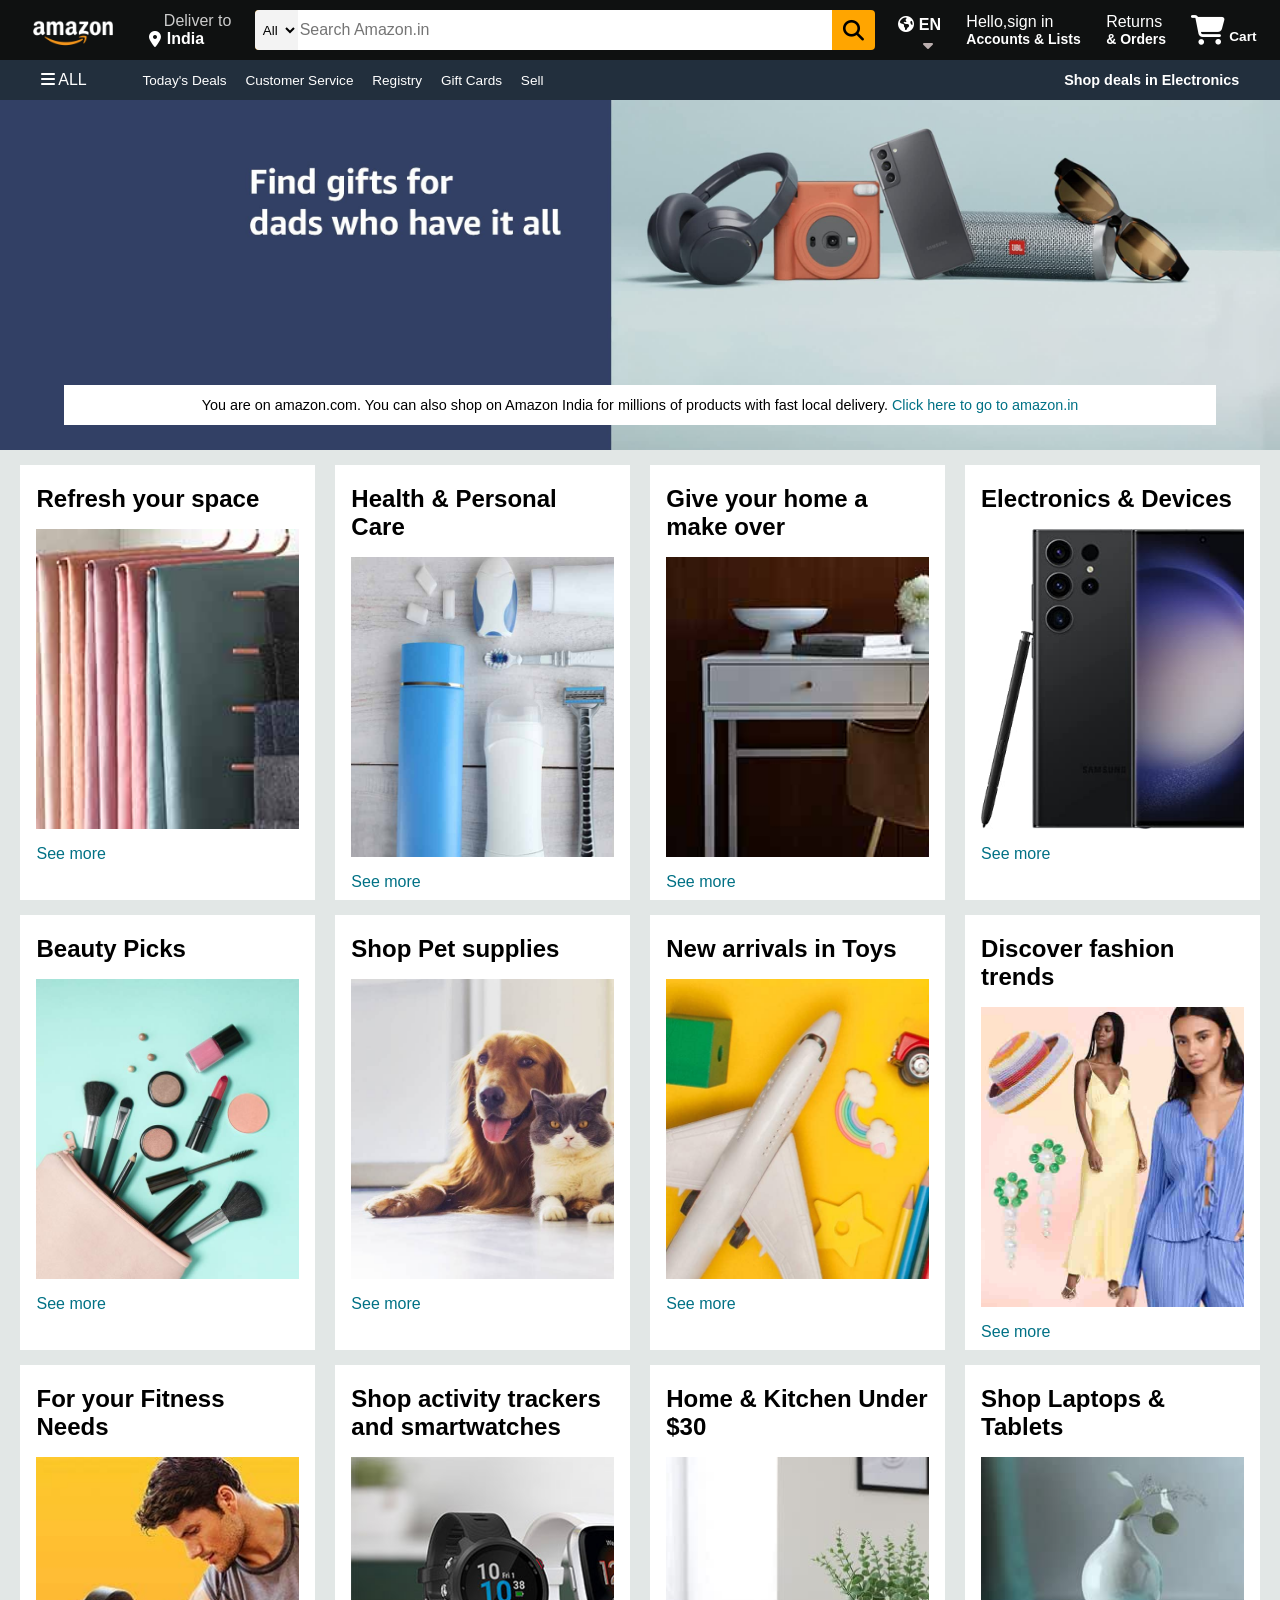
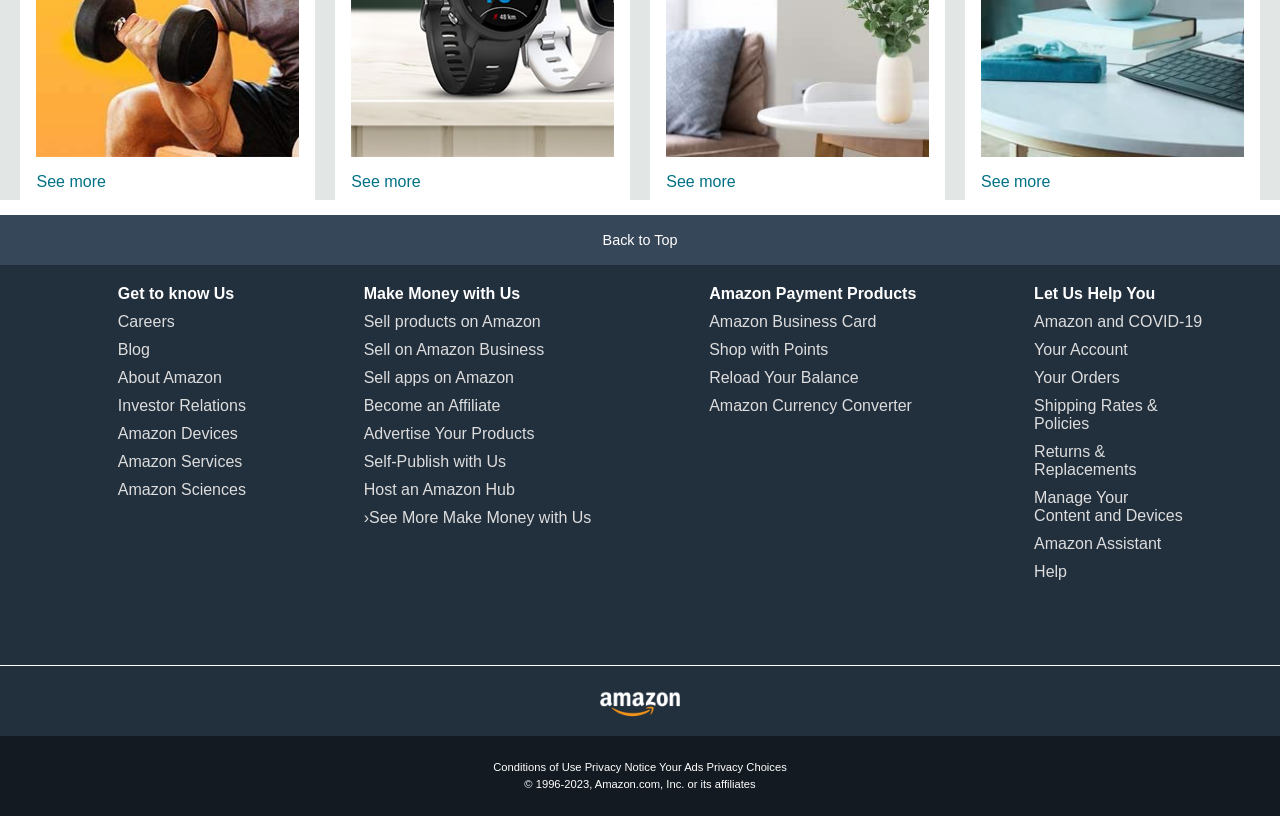
==== Amazon-Web-Clone/index.html @ 640c95bb "Add files via upload" ====
<!DOCTYPE html>
<html lang="en">
  <head>
    <meta charset="UTF-8" />
    <meta http-equiv="X-UA-Compatible" content="IE=edge" />
    <meta name="viewport" content="width=device-width, initial-scale=1.0" />
    <title>Amazon.com</title>
    <link
      rel="stylesheet"
      href="https://cdnjs.cloudflare.com/ajax/libs/font-awesome/6.4.0/css/all.min.css"
    />
    <link rel="stylesheet" href="style.css" />
  </head>
  <body>
    <header>
      <div class="navbar">
        <div class="nav-logo border">
          <div class="logo"></div>
        </div>
        <div class="nav-address border">
          <p class="add-first">Deliver to</p>
          <div class="address-icon">
            <i class="fa-solid fa-location-dot"></i>
            <p class="add-second"><b>India </b></p>
          </div>
        </div>
        <div class="nav-search">
          <select class="search-select">
            <option>All</option>
          </select>
          <input class="search-input" placeholder="Search Amazon.in" />
          <div class="search-icon">
            <i class="fa-solid fa-magnifying-glass"></i>
          </div>
        </div>
        <div class="map-icon border">
          <i class="fa-solid fa-earth-americas"></i>
          <div>
            <p>
              <b><pre> EN</pre></b>
            </p>
            <div class="sort-down">
              <i class="fa-solid fa-sort-down"></i>
            </div>
          </div>
        </div>

        <div class="nav-singin border">
          <p><span>Hello,sign in</span></p>
          <p class="nav-second">Accounts & Lists</p>
        </div>

        <div class="nav-return border">
          <p><span>Returns</span></p>
          <p class="nav-second">& Orders</p>
        </div>

        <div class="nav-cart border">
          <i class="fa-solid fa-cart-shopping"></i>
          Cart
        </div>
      </div>

      <div class="panel">
        <div class="panel-all">
          <i class="fa-solid fa-bars"></i>
          ALL
        </div>
        <div class="panel-options">
          <p>Today's Deals</p>
          <p>Customer Service</p>
          <p>Registry</p>
          <p>Gift Cards</p>
          <p>Sell</p>
        </div>
        <div class="panel-deals">
          <p>Shop deals in Electronics</p>
        </div>
      </div>
    </header>

    <div class="hero-section">
      <div class="hero-msg">
        <p>
          You are on amazon.com. You can also shop on Amazon India for millions
          of products with fast local delivery.
          <a>Click here to go to amazon.in</a>
        </p>
      </div>
    </div>

    <div class="shop-section">
      <div class="box">
        <div class="box-content">
          <h2>Refresh your space</h2>
          <div
            class="box-img"
            style="background-image: url('box1_image.jpg')"
          ></div>
          <p>See more</p>
        </div>
      </div>

      <div class="box">
        <div class="box-content">
          <h2>Health & Personal Care</h2>
          <div
            class="box-img"
            style="background-image: url('box2_image.jpg')"
          ></div>
          <p>See more</p>
        </div>
      </div>

      <div class="box">
        <div class="box-content">
          <h2>Give your home a make over</h2>
          <div
            class="box-img"
            style="background-image: url('box3_image.jpg')"
          ></div>
          <p>See more</p>
        </div>
      </div>

      <div class="box">
        <div class="box-content">
          <h2>Electronics & Devices</h2>
          <div
            class="box-img"
            style="background-image: url('box4_image.jpg')"
          ></div>
          <p>See more</p>
        </div>
      </div>

      <div class="box">
        <div class="box-content">
          <h2>Beauty Picks</h2>
          <div
            class="box-img"
            style="background-image: url('box5_image.jpg')"
          ></div>
          <p>See more</p>
        </div>
      </div>
      <div class="box">
        <div class="box-content">
          <h2>Shop Pet supplies</h2>
          <div
            class="box-img"
            style="background-image: url('box6_image.jpg')"
          ></div>
          <p>See more</p>
        </div>
      </div>
      <div class="box">
        <div class="box-content">
          <h2>New arrivals in Toys</h2>
          <div
            class="box-img"
            style="background-image: url('box7_image.jpg')"
          ></div>
          <p>See more</p>
        </div>
      </div>
      <div class="box">
        <div class="box-content">
          <h2>Discover fashion trends</h2>
          <div
            class="box-img"
            style="background-image: url('box8_image.jpg')"
          ></div>
          <p>See more</p>
        </div>
      </div>
      <div class="box">
        <div class="box-content">
          <h2>For your Fitness Needs</h2>
          <div
            class="box-img"
            style="background-image: url('box9_image.jpg')"
          ></div>
          <p>See more</p>
        </div>
      </div>
      <div class="box">
        <div class="box-content">
          <h2>Shop activity trackers and smartwatches</h2>
          <div
            class="box-img"
            style="background-image: url('box10_image.jpg')"
          ></div>
          <p>See more</p>
        </div>
      </div>
      <div class="box">
        <div class="box-content">
          <h2>Home & Kitchen Under $30</h2>
          <div
            class="box-img"
            style="background-image: url('box11_image.jpg')"
          ></div>
          <p>See more</p>
        </div>
      </div>
      <div class="box">
        <div class="box-content">
          <h2>Shop Laptops & Tablets</h2>
          <div
            class="box-img"
            style="background-image: url('box12_image.jpg')"
          ></div>
          <p>See more</p>
        </div>
      </div>
    </div>
    <footer>
      <div class="foot-panel1">Back to Top</div>
      <div class="foot-panel2">
        <ul>
          <p>Get to know Us</p>
          <a>Careers</a>
          <a>Blog</a>
          <a>About Amazon</a>
          <a>Investor Relations</a>
          <a>Amazon Devices</a>
          <a>Amazon Services</a>
          <a>Amazon Sciences</a>
        </ul>
        <ul>
          <p>Make Money with Us</p>
          <a>Sell products on Amazon</a>
          <a>Sell on Amazon Business</a>
          <a>Sell apps on Amazon</a>
          <a>Become an Affiliate</a>
          <a>Advertise Your Products</a>
          <a>Self-Publish with Us</a>
          <a>Host an Amazon Hub</a>
          <a>›See More Make Money with Us</a>
        </ul>
        <ul>
          <p>Amazon Payment Products</p>
          <a>Amazon Business Card</a>
          <a>Shop with Points</a>
          <a>Reload Your Balance</a>
          <a>Amazon Currency Converter</a>
        </ul>
        <ul>
          <p>Let Us Help You</p>
          <a>Amazon and COVID-19</a>
          <a>Your Account</a>
          <a>Your Orders</a>
          <a
            >Shipping Rates &
            <pre>Policies</pre>
          </a>
          <a
            >Returns &
            <pre>Replacements</pre>
          </a>
          <a
            >Manage Your
            <pre>Content and Devices</pre>
          </a>
          <a>Amazon Assistant</a>
          <a>Help</a>
        </ul>
      </div>
      <div class="foot-panel3">
        <div class="logo"></div>
      </div>
      <div class="foot-panel4">
        <div class="pages">
          <a>Conditions of Use</a>
          <a>Privacy Notice</a>
          <a>Your Ads Privacy Choices</a>
        </div>
        <div class="copyright">
          © 1996-2023, Amazon.com, Inc. or its affiliates
        </div>
      </div>
    </footer>
  </body>
</html>
---- Amazon-Web-Clone/style.css ----
* {
  margin: 0;
  font-family: Arial;
  border: border-box; /* height and width should be in the that only*/
}
.navbar {
  height: 60px;
  background-color: #0f1111;
  color: white;
  display: flex;
  align-items: center;
  justify-content: space-evenly;
}
.nav-logo {
  height: 50px;
  width: 100px;
}
.logo {
  background-image: url("amazon_logo.png");
  background-size: cover;
  height: 60px;
  width: 100px;
}
.border {
  border: 2px solid transparent;
}
.border:hover {
  border: 2px solid white;
}
/*box2*/
.add-first {
  color: #cccccc;
  font: size 0.85rem;
  margin-left: 15px;
}
.add-second {
  font-size: 1rem;
  margin-left: 6px;
}
.address-icon {
  display: flex;
  align-items: center;
}
/*box3*/
.nav-search {
  display: flex;
  justify-content: space-evenly;
  background-color: orange;
  width: 620px;
  height: 40px;
  border-radius: 4px;
}
.nav-search:hover {
  border: 2px solid orange;
}
.search-select {
  background-color: #f3f3f3;
  width: 50px;
  text-align: center;
  border-top-left-radius: 4px;
  border-bottom-left-radius: 4px;
  border: none;
}

.search-input {
  width: 100%;
  font-size: 1rem;
  border: none;
}
.search-icon {
  width: 50px;
  display: flex;
  justify-content: center;
  align-items: center;
  font-size: 1.3rem;
  color: black;
  border-top-right-radius: 4px;
  border-bottom-right-radius: 4px;
}
/*box4*/
.map-icon {
  display: flex;
  color: #ffff;
  height: 28px;
}
.sort-down {
  display: flex;
  justify-content: center;
  color: rgb(186, 174, 174);
}
/*box5*/
.span {
  font-size: 11px;
  line-height: 15px;
}
.nav-second {
  font-size: 14px;
  font-weight: 700;
}
/*last box*/
.nav-cart i {
  font-size: 30px;
}
.nav-cart {
  font-size: 0.85rem;
  font-weight: 700;
}
.panel {
  height: 40px;
  background-color: #222f3d;
  display: flex;
  color: white;
  align-items: center;
  justify-content: space-evenly;
}
.panel-options p {
  display: inline;
  margin-left: 15px;
}
.panel-options {
  width: 70%;
  font-size: 0.85rem;
}
.panel-deals {
  font-size: 0.9rem;
  font-weight: 700;
}
/*hero section*/
.hero-section {
  background-image: url("hero_image.jpg");
  background-size: cover;
  height: 350px;
  display: flex;
  justify-content: center;
  align-items: flex-end;
}
.hero-msg {
  background-color: white;
  color: black;
  height: 40px;
  display: flex;
  align-items: center;
  justify-content: center;
  font-size: 0.9rem;
  width: 90%;
  margin-bottom: 25px;
}
.hero-msg a {
  color: #007185;
  width: 80%;
  font-weight: 500;
}
/*shop-section*/

.shop-section {
  display: flex;
  flex-wrap: wrap;
  justify-content: space-evenly;
  background-color: #e2e7e6;
}
.box {
  height: 400px;
  /*border:2px solid black;*/
  width: 23%;
  background-color: white;
  padding: 20px 0px 15px;
  margin-top: 15px;
}
.box-img {
  height: 300px;
  background-size: cover;
  margin-top: 1rem;
  margin-bottom: 1rem;
}
.box-content {
  margin-left: 1rem;
  margin-right: 1rem;
}
.box-content p {
  color: #007185;
}
/*footer*/
footer {
  margin-top: 15px;
}
.foot-panel1 {
  background-color: #37475a;
  color: white;
  height: 50px;
  display: flex;
  justify-content: center;
  align-items: center;
  font-size: 0.9rem;
  font-weight: 520;
}
.foot-panel2 {
  background-color: #222f3d;
  color: white;
  height: 400px;
  display: flex;
  justify-content: space-evenly;
}
ul {
  margin-top: 20px;
}
ul a {
  display: block;
  font-size: 1rem;
  margin-top: 10px;
  color: #dddddd;
}
ul p {
  font-weight: 700;
}
.foot-panel3 {
  background-color: #222f3d;
  color: white;
  border-top: 0.1px solid white;
  height: 70px;
  display: flex;
  justify-content: center;
  align-items: center;
}
.logo {
  background-image: url("amazon_logo.png");
  background-size: cover;
  height: 50px;
  width: 100px;
}
.foot-panel4 {
  background-color: #131a22;
  color: white;
  height: 80px;
  font-size: 0.7rem;
  text-align: center;
}
.pages {
  padding-top: 25px;
}
.copyright {
  padding-top: 5px;
}
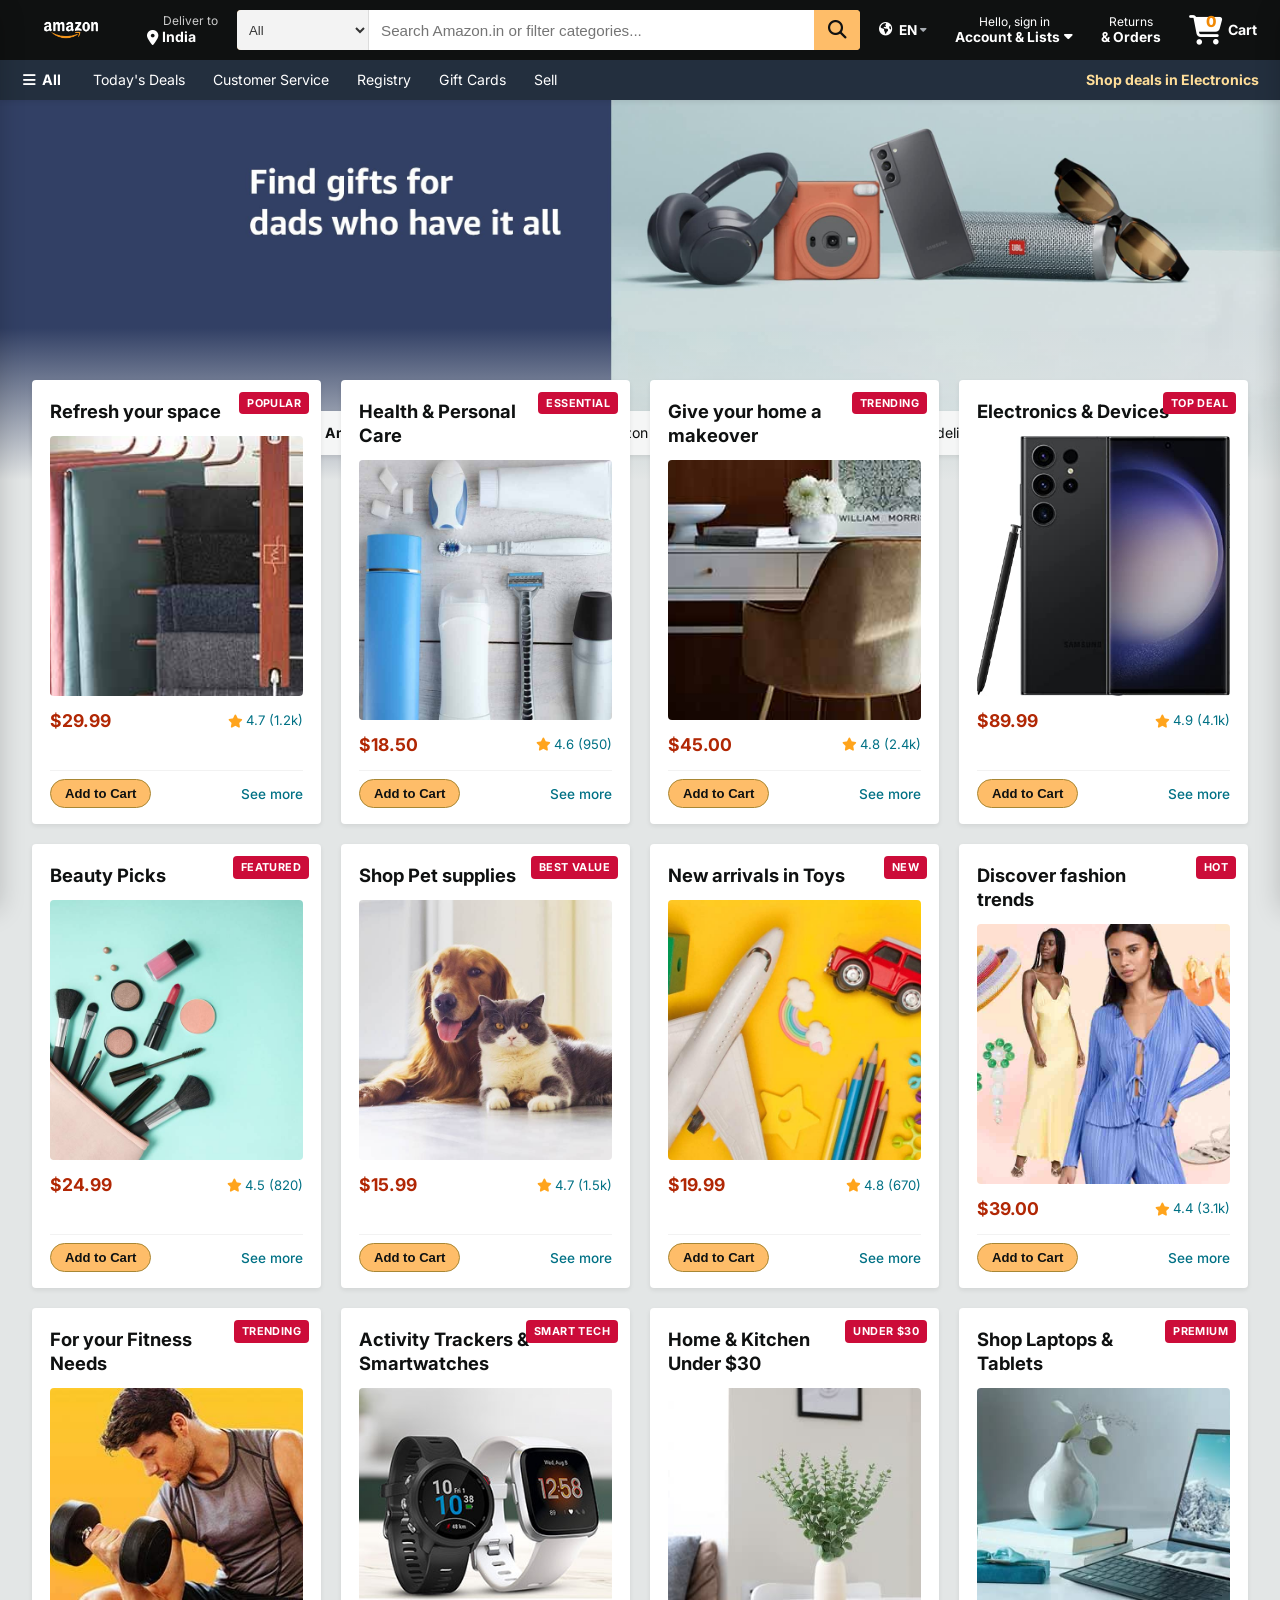
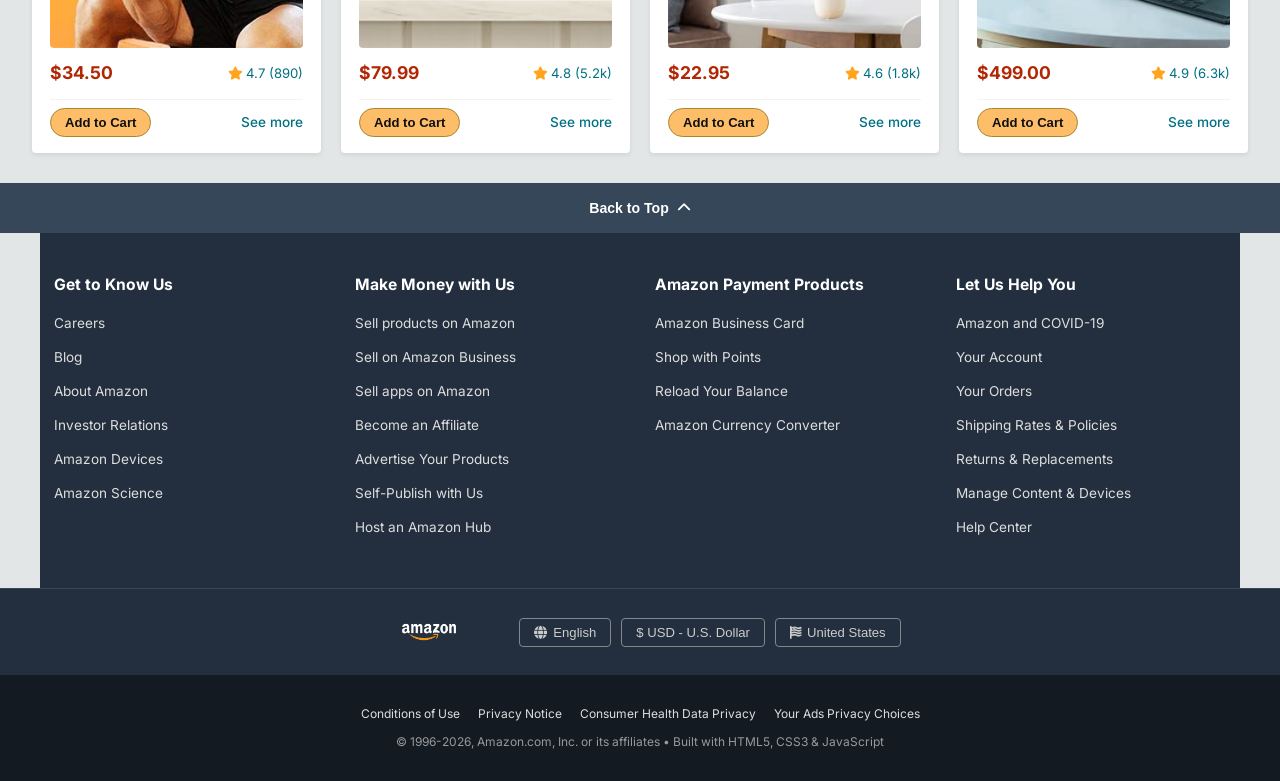
==== commit bc676dbf: "feat: modernize UI, add JavaScript interactivity, CMS schema, responsive layout and recruiter-ready " ====
--- a/Amazon-Web-Clone/index.html
+++ b/Amazon-Web-Clone/index.html
@@ -1,285 +1,619 @@
-<!DOCTYPE html>
-<html lang="en">
-  <head>
-    <meta charset="UTF-8" />
-    <meta http-equiv="X-UA-Compatible" content="IE=edge" />
-    <meta name="viewport" content="width=device-width, initial-scale=1.0" />
-    <title>Amazon.com</title>
-    <link
-      rel="stylesheet"
-      href="https://cdnjs.cloudflare.com/ajax/libs/font-awesome/6.4.0/css/all.min.css"
-    />
-    <link rel="stylesheet" href="style.css" />
-  </head>
-  <body>
-    <header>
-      <div class="navbar">
-        <div class="nav-logo border">
-          <div class="logo"></div>
-        </div>
-        <div class="nav-address border">
-          <p class="add-first">Deliver to</p>
-          <div class="address-icon">
-            <i class="fa-solid fa-location-dot"></i>
-            <p class="add-second"><b>India </b></p>
-          </div>
-        </div>
-        <div class="nav-search">
-          <select class="search-select">
-            <option>All</option>
-          </select>
-          <input class="search-input" placeholder="Search Amazon.in" />
-          <div class="search-icon">
-            <i class="fa-solid fa-magnifying-glass"></i>
-          </div>
-        </div>
-        <div class="map-icon border">
-          <i class="fa-solid fa-earth-americas"></i>
-          <div>
-            <p>
-              <b><pre> EN</pre></b>
-            </p>
-            <div class="sort-down">
-              <i class="fa-solid fa-sort-down"></i>
-            </div>
-          </div>
-        </div>
-
-        <div class="nav-singin border">
-          <p><span>Hello,sign in</span></p>
-          <p class="nav-second">Accounts & Lists</p>
-        </div>
-
-        <div class="nav-return border">
-          <p><span>Returns</span></p>
-          <p class="nav-second">& Orders</p>
-        </div>
-
-        <div class="nav-cart border">
-          <i class="fa-solid fa-cart-shopping"></i>
-          Cart
-        </div>
-      </div>
-
-      <div class="panel">
-        <div class="panel-all">
-          <i class="fa-solid fa-bars"></i>
-          ALL
-        </div>
-        <div class="panel-options">
-          <p>Today's Deals</p>
-          <p>Customer Service</p>
-          <p>Registry</p>
-          <p>Gift Cards</p>
-          <p>Sell</p>
-        </div>
-        <div class="panel-deals">
-          <p>Shop deals in Electronics</p>
-        </div>
-      </div>
-    </header>
-
-    <div class="hero-section">
-      <div class="hero-msg">
-        <p>
-          You are on amazon.com. You can also shop on Amazon India for millions
-          of products with fast local delivery.
-          <a>Click here to go to amazon.in</a>
-        </p>
-      </div>
-    </div>
-
-    <div class="shop-section">
-      <div class="box">
-        <div class="box-content">
-          <h2>Refresh your space</h2>
-          <div
-            class="box-img"
-            style="background-image: url('box1_image.jpg')"
-          ></div>
-          <p>See more</p>
-        </div>
-      </div>
-
-      <div class="box">
-        <div class="box-content">
-          <h2>Health & Personal Care</h2>
-          <div
-            class="box-img"
-            style="background-image: url('box2_image.jpg')"
-          ></div>
-          <p>See more</p>
-        </div>
-      </div>
-
-      <div class="box">
-        <div class="box-content">
-          <h2>Give your home a make over</h2>
-          <div
-            class="box-img"
-            style="background-image: url('box3_image.jpg')"
-          ></div>
-          <p>See more</p>
-        </div>
-      </div>
-
-      <div class="box">
-        <div class="box-content">
-          <h2>Electronics & Devices</h2>
-          <div
-            class="box-img"
-            style="background-image: url('box4_image.jpg')"
-          ></div>
-          <p>See more</p>
-        </div>
-      </div>
-
-      <div class="box">
-        <div class="box-content">
-          <h2>Beauty Picks</h2>
-          <div
-            class="box-img"
-            style="background-image: url('box5_image.jpg')"
-          ></div>
-          <p>See more</p>
-        </div>
-      </div>
-      <div class="box">
-        <div class="box-content">
-          <h2>Shop Pet supplies</h2>
-          <div
-            class="box-img"
-            style="background-image: url('box6_image.jpg')"
-          ></div>
-          <p>See more</p>
-        </div>
-      </div>
-      <div class="box">
-        <div class="box-content">
-          <h2>New arrivals in Toys</h2>
-          <div
-            class="box-img"
-            style="background-image: url('box7_image.jpg')"
-          ></div>
-          <p>See more</p>
-        </div>
-      </div>
-      <div class="box">
-        <div class="box-content">
-          <h2>Discover fashion trends</h2>
-          <div
-            class="box-img"
-            style="background-image: url('box8_image.jpg')"
-          ></div>
-          <p>See more</p>
-        </div>
-      </div>
-      <div class="box">
-        <div class="box-content">
-          <h2>For your Fitness Needs</h2>
-          <div
-            class="box-img"
-            style="background-image: url('box9_image.jpg')"
-          ></div>
-          <p>See more</p>
-        </div>
-      </div>
-      <div class="box">
-        <div class="box-content">
-          <h2>Shop activity trackers and smartwatches</h2>
-          <div
-            class="box-img"
-            style="background-image: url('box10_image.jpg')"
-          ></div>
-          <p>See more</p>
-        </div>
-      </div>
-      <div class="box">
-        <div class="box-content">
-          <h2>Home & Kitchen Under $30</h2>
-          <div
-            class="box-img"
-            style="background-image: url('box11_image.jpg')"
-          ></div>
-          <p>See more</p>
-        </div>
-      </div>
-      <div class="box">
-        <div class="box-content">
-          <h2>Shop Laptops & Tablets</h2>
-          <div
-            class="box-img"
-            style="background-image: url('box12_image.jpg')"
-          ></div>
-          <p>See more</p>
-        </div>
-      </div>
-    </div>
-    <footer>
-      <div class="foot-panel1">Back to Top</div>
-      <div class="foot-panel2">
-        <ul>
-          <p>Get to know Us</p>
-          <a>Careers</a>
-          <a>Blog</a>
-          <a>About Amazon</a>
-          <a>Investor Relations</a>
-          <a>Amazon Devices</a>
-          <a>Amazon Services</a>
-          <a>Amazon Sciences</a>
-        </ul>
-        <ul>
-          <p>Make Money with Us</p>
-          <a>Sell products on Amazon</a>
-          <a>Sell on Amazon Business</a>
-          <a>Sell apps on Amazon</a>
-          <a>Become an Affiliate</a>
-          <a>Advertise Your Products</a>
-          <a>Self-Publish with Us</a>
-          <a>Host an Amazon Hub</a>
-          <a>›See More Make Money with Us</a>
-        </ul>
-        <ul>
-          <p>Amazon Payment Products</p>
-          <a>Amazon Business Card</a>
-          <a>Shop with Points</a>
-          <a>Reload Your Balance</a>
-          <a>Amazon Currency Converter</a>
-        </ul>
-        <ul>
-          <p>Let Us Help You</p>
-          <a>Amazon and COVID-19</a>
-          <a>Your Account</a>
-          <a>Your Orders</a>
-          <a
-            >Shipping Rates &
-            <pre>Policies</pre>
-          </a>
-          <a
-            >Returns &
-            <pre>Replacements</pre>
-          </a>
-          <a
-            >Manage Your
-            <pre>Content and Devices</pre>
-          </a>
-          <a>Amazon Assistant</a>
-          <a>Help</a>
-        </ul>
-      </div>
-      <div class="foot-panel3">
-        <div class="logo"></div>
-      </div>
-      <div class="foot-panel4">
-        <div class="pages">
-          <a>Conditions of Use</a>
-          <a>Privacy Notice</a>
-          <a>Your Ads Privacy Choices</a>
-        </div>
-        <div class="copyright">
-          © 1996-2023, Amazon.com, Inc. or its affiliates
-        </div>
-      </div>
-    </footer>
-  </body>
-</html>+<!DOCTYPE html>
+<html lang="en">
+  <head>
+    <meta charset="UTF-8" />
+    <meta http-equiv="X-UA-Compatible" content="IE=edge" />
+    <meta name="viewport" content="width=device-width, initial-scale=1.0" />
+    
+    <!-- SEO & Metadata -->
+    <title>Amazon Clone - Modern Responsive E-Commerce UI</title>
+    <meta
+      name="description"
+      content="Modern Amazon Website Clone built with HTML5, CSS3, and JavaScript. Features responsive layout, interactive search filtering, modular CMS-driven catalog, and cart management."
+    />
+    <meta name="keywords" content="Amazon Clone, Frontend, HTML5, CSS3, JavaScript, Responsive Web Design, CMS Authoring" />
+    <meta name="author" content="Ganesh Badar" />
+    
+    <!-- Open Graph / Social Sharing -->
+    <meta property="og:title" content="Amazon Clone UI - HTML5, CSS3 & JavaScript" />
+    <meta property="og:description" content="Responsive Amazon homepage clone with dynamic search, cart system, and mobile drawer." />
+    <meta property="og:type" content="website" />
+    
+    <!-- Favicon -->
+    <link rel="icon" type="image/png" href="amazon_logo.png" />
+
+    <!-- Google Fonts -->
+    <link rel="preconnect" href="https://fonts.googleapis.com" />
+    <link rel="preconnect" href="https://fonts.gstatic.com" crossorigin />
+    <link
+      href="https://fonts.googleapis.com/css2?family=Inter:wght@400;500;600;700&display=swap"
+      rel="stylesheet"
+    />
+
+    <!-- Font Awesome Icons -->
+    <link
+      rel="stylesheet"
+      href="https://cdnjs.cloudflare.com/ajax/libs/font-awesome/6.5.1/css/all.min.css"
+      crossorigin="anonymous"
+      referrerpolicy="no-referrer"
+    />
+
+    <!-- Stylesheet -->
+    <link rel="stylesheet" href="style.css" />
+  </head>
+  <body>
+    <!-- Top Skip Link for Accessibility -->
+    <a href="#main-content" class="skip-link">Skip to main content</a>
+
+    <!-- Toast Notification -->
+    <div id="toast" class="toast" role="alert" aria-live="polite"></div>
+
+    <!-- HEADER / NAVIGATION -->
+    <header role="banner">
+      <nav class="navbar" aria-label="Main Navigation">
+        <!-- Logo -->
+        <a href="index.html" class="nav-logo border" aria-label="Amazon Home">
+          <div class="logo" role="img" aria-label="Amazon Logo"></div>
+        </a>
+
+        <!-- Deliver to Location -->
+        <button
+          type="button"
+          class="nav-address border"
+          id="locationBtn"
+          aria-label="Choose delivery location"
+        >
+          <p class="add-first">Deliver to</p>
+          <div class="address-icon">
+            <i class="fa-solid fa-location-dot" aria-hidden="true"></i>
+            <span class="add-second" id="currentLocation">India</span>
+          </div>
+        </button>
+
+        <!-- Search Bar with Category Filter -->
+        <form class="nav-search" id="searchForm" role="search">
+          <label for="searchCategory" class="sr-only">Search Category</label>
+          <select class="search-select" id="searchCategory" aria-label="Select category">
+            <option value="all">All</option>
+            <option value="Electronics">Electronics</option>
+            <option value="Home">Home & Kitchen</option>
+            <option value="Beauty">Beauty & Health</option>
+            <option value="Fashion">Fashion</option>
+            <option value="Fitness">Fitness</option>
+            <option value="Toys">Toys & Games</option>
+          </select>
+          
+          <label for="searchInput" class="sr-only">Search Products</label>
+          <input
+            type="text"
+            id="searchInput"
+            class="search-input"
+            placeholder="Search Amazon.in or filter categories..."
+            autocomplete="off"
+            aria-label="Search Amazon"
+          />
+
+          <button
+            type="button"
+            class="clear-search-btn"
+            id="clearSearchBtn"
+            aria-label="Clear search"
+            style="display: none;"
+          >
+            <i class="fa-solid fa-xmark" aria-hidden="true"></i>
+          </button>
+
+          <button type="submit" class="search-icon" id="searchSubmitBtn" aria-label="Submit search">
+            <i class="fa-solid fa-magnifying-glass" aria-hidden="true"></i>
+          </button>
+        </form>
+
+        <!-- Language Selector -->
+        <div class="map-icon border dropdown-trigger" id="langSelector" tabindex="0" role="button" aria-haspopup="true" aria-expanded="false" aria-label="Language selector">
+          <i class="fa-solid fa-earth-americas" aria-hidden="true"></i>
+          <div class="lang-text">
+            <span class="lang-code" id="selectedLang">EN</span>
+            <i class="fa-solid fa-caret-down sort-down" aria-hidden="true"></i>
+          </div>
+          <!-- Language Dropdown -->
+          <ul class="dropdown-menu" id="langMenu" role="menu">
+            <li role="menuitem" data-lang="EN" class="active"><i class="fa-solid fa-check"></i> English - EN</li>
+            <li role="menuitem" data-lang="ES"><i class="fa-solid fa-check"></i> Español - ES</li>
+            <li role="menuitem" data-lang="HI"><i class="fa-solid fa-check"></i> हिन्दी - HI</li>
+            <li role="menuitem" data-lang="FR"><i class="fa-solid fa-check"></i> Français - FR</li>
+          </ul>
+        </div>
+
+        <!-- Account & Lists -->
+        <a href="#signin" class="nav-signin border" id="accountBtn" aria-label="Your Account and Lists">
+          <span class="nav-first">Hello, sign in</span>
+          <span class="nav-second">Account & Lists <i class="fa-solid fa-caret-down" aria-hidden="true"></i></span>
+        </a>
+
+        <!-- Returns & Orders -->
+        <a href="#orders" class="nav-return border" id="ordersBtn" aria-label="Returns and Orders">
+          <span class="nav-first">Returns</span>
+          <span class="nav-second">& Orders</span>
+        </a>
+
+        <!-- Cart with Interactive Badge -->
+        <button
+          type="button"
+          class="nav-cart border"
+          id="cartBtn"
+          aria-label="Shopping Cart, 0 items"
+        >
+          <div class="cart-icon-container">
+            <i class="fa-solid fa-cart-shopping" aria-hidden="true"></i>
+            <span class="cart-badge" id="cartCount">0</span>
+          </div>
+          <span class="cart-label">Cart</span>
+        </button>
+      </nav>
+
+      <!-- SUB-NAVIGATION / SECONDARY BAR -->
+      <div class="panel">
+        <button type="button" class="panel-all border" id="openMenuBtn" aria-label="Open All Categories Menu">
+          <i class="fa-solid fa-bars" aria-hidden="true"></i>
+          <span>All</span>
+        </button>
+
+        <ul class="panel-options" role="menubar">
+          <li role="none"><a role="menuitem" href="#deals" class="panel-link">Today's Deals</a></li>
+          <li role="none"><a role="menuitem" href="#customer-service" class="panel-link">Customer Service</a></li>
+          <li role="none"><a role="menuitem" href="#registry" class="panel-link">Registry</a></li>
+          <li role="none"><a role="menuitem" href="#gift-cards" class="panel-link">Gift Cards</a></li>
+          <li role="none"><a role="menuitem" href="#sell" class="panel-link">Sell</a></li>
+        </ul>
+
+        <div class="panel-deals">
+          <a href="#electronics-deals" class="panel-link highlight-deal">Shop deals in Electronics</a>
+        </div>
+      </div>
+    </header>
+
+    <!-- SIDE NAVIGATION DRAWER (Amazon-style Sidebar) -->
+    <aside id="sideDrawer" class="side-drawer" aria-label="All Categories Menu" aria-hidden="true">
+      <div class="drawer-header">
+        <i class="fa-solid fa-circle-user" aria-hidden="true"></i>
+        <span>Hello, Sign in</span>
+        <button type="button" class="drawer-close-btn" id="closeMenuBtn" aria-label="Close Menu">
+          <i class="fa-solid fa-xmark" aria-hidden="true"></i>
+        </button>
+      </div>
+      <div class="drawer-content">
+        <div class="drawer-section">
+          <h3>Digital Content & Devices</h3>
+          <ul>
+            <li><a href="#amazon-music">Amazon Music <i class="fa-solid fa-chevron-right"></i></a></li>
+            <li><a href="#kindle">Kindle E-readers & Books <i class="fa-solid fa-chevron-right"></i></a></li>
+            <li><a href="#appstore">Amazon Appstore <i class="fa-solid fa-chevron-right"></i></a></li>
+          </ul>
+        </div>
+        <div class="drawer-section">
+          <h3>Shop by Department</h3>
+          <ul>
+            <li><a href="#electronics" data-category="Electronics">Electronics <i class="fa-solid fa-chevron-right"></i></a></li>
+            <li><a href="#home" data-category="Home">Home & Kitchen <i class="fa-solid fa-chevron-right"></i></a></li>
+            <li><a href="#beauty" data-category="Beauty">Beauty & Health <i class="fa-solid fa-chevron-right"></i></a></li>
+            <li><a href="#fashion" data-category="Fashion">Fashion & Apparel <i class="fa-solid fa-chevron-right"></i></a></li>
+            <li><a href="#fitness" data-category="Fitness">Sports & Fitness <i class="fa-solid fa-chevron-right"></i></a></li>
+          </ul>
+        </div>
+        <div class="drawer-section">
+          <h3>Programs & Features</h3>
+          <ul>
+            <li><a href="#gift-cards">Gift Cards</a></li>
+            <li><a href="#amazon-live">Amazon Live</a></li>
+            <li><a href="#international">International Shopping</a></li>
+          </ul>
+        </div>
+        <div class="drawer-section">
+          <h3>Help & Settings</h3>
+          <ul>
+            <li><a href="#account">Your Account</a></li>
+            <li><a href="#customer-service">Customer Service</a></li>
+            <li><a href="#signin">Sign Out</a></li>
+          </ul>
+        </div>
+      </div>
+    </aside>
+    <div id="drawerOverlay" class="drawer-overlay" tabindex="-1"></div>
+
+    <!-- CART SLIDE-OUT DRAWER -->
+    <aside id="cartDrawer" class="cart-drawer" aria-label="Shopping Cart Drawer" aria-hidden="true">
+      <div class="cart-drawer-header">
+        <h2><i class="fa-solid fa-cart-shopping"></i> Shopping Cart</h2>
+        <button type="button" class="cart-close-btn" id="closeCartBtn" aria-label="Close Cart">
+          <i class="fa-solid fa-xmark"></i>
+        </button>
+      </div>
+      <div class="cart-drawer-body" id="cartDrawerItems">
+        <!-- Rendered dynamically via JavaScript -->
+        <div class="empty-cart-view">
+          <i class="fa-solid fa-basket-shopping empty-icon"></i>
+          <p>Your Amazon Cart is empty.</p>
+          <small>Check out items below and click "Add to Cart" to start shopping!</small>
+        </div>
+      </div>
+      <div class="cart-drawer-footer" id="cartDrawerFooter">
+        <div class="cart-subtotal">
+          <span>Subtotal (<span id="cartTotalItems">0</span> items):</span>
+          <strong id="cartTotalPrice">$0.00</strong>
+        </div>
+        <button type="button" class="btn-checkout" id="checkoutBtn">Proceed to Checkout</button>
+        <button type="button" class="btn-clear-cart" id="clearCartBtn">Clear Cart</button>
+      </div>
+    </aside>
+    <div id="cartOverlay" class="drawer-overlay" tabindex="-1"></div>
+
+    <!-- LOCATION MODAL -->
+    <div id="locationModal" class="modal" role="dialog" aria-modal="true" aria-labelledby="modalTitle" aria-hidden="true">
+      <div class="modal-dialog">
+        <div class="modal-header">
+          <h3 id="modalTitle">Choose your delivery location</h3>
+          <button type="button" class="modal-close" id="closeLocationModal" aria-label="Close modal">
+            <i class="fa-solid fa-xmark"></i>
+          </button>
+        </div>
+        <div class="modal-body">
+          <p class="modal-subtitle">Delivery options and delivery speeds may vary for different locations.</p>
+          <div class="form-group">
+            <label for="countrySelect">Select Country / Region:</label>
+            <select id="countrySelect" class="form-control">
+              <option value="India">India</option>
+              <option value="United States">United States</option>
+              <option value="United Kingdom">United Kingdom</option>
+              <option value="Canada">Canada</option>
+              <option value="Germany">Germany</option>
+              <option value="Australia">Australia</option>
+            </select>
+          </div>
+          <div class="form-group">
+            <label for="pincodeInput">Or enter a postal code:</label>
+            <div class="pincode-row">
+              <input type="text" id="pincodeInput" class="form-control" placeholder="e.g. 110001 or 90210" maxlength="10" />
+              <button type="button" class="btn-apply" id="applyPincodeBtn">Apply</button>
+            </div>
+          </div>
+        </div>
+        <div class="modal-footer">
+          <button type="button" class="btn-save-location" id="saveLocationBtn">Done</button>
+        </div>
+      </div>
+    </div>
+    <div id="modalOverlay" class="drawer-overlay" tabindex="-1"></div>
+
+    <!-- MAIN CONTENT -->
+    <main id="main-content" role="main">
+      <!-- HERO BANNER SECTION -->
+      <section class="hero-section" aria-label="Hero Promotion Banner">
+        <div class="hero-msg" role="region" aria-label="Regional Notice">
+          <p>
+            You are currently browsing the modern <strong>Amazon Clone UI</strong>.
+            You can also shop on Amazon India for millions of products with fast local delivery.
+            <a href="https://www.amazon.in" target="_blank" rel="noopener noreferrer">
+              Click here to visit amazon.in <i class="fa-solid fa-arrow-up-right-from-square" aria-hidden="true"></i>
+            </a>
+          </p>
+        </div>
+      </section>
+
+      <!-- FILTER STATUS BAR (Appears on Search / Filter) -->
+      <section class="filter-status-bar" id="filterStatusBar" style="display: none;">
+        <span id="filterStatusText">Showing all results</span>
+        <button type="button" id="resetFilterBtn" class="btn-reset-filter">
+          <i class="fa-solid fa-rotate-left"></i> Reset Filter
+        </button>
+      </section>
+
+      <!-- CMS-DRIVEN PRODUCT SHOP SECTION -->
+      <section class="shop-section" id="shopSection" aria-label="Product Categories & Deals">
+        <!-- Rendered dynamically by app.js (CMS Hydration) with fallback markup -->
+
+        <!-- Card 1 -->
+        <article class="box" data-id="1" data-category="Home" data-title="Refresh your space">
+          <div class="box-content">
+            <span class="box-badge">Popular</span>
+            <h2>Refresh your space</h2>
+            <div class="box-img" style="background-image: url('box1_image.jpg')" role="img" aria-label="Refresh your space"></div>
+            <div class="box-meta">
+              <span class="box-price">$29.99</span>
+              <span class="box-rating"><i class="fa-solid fa-star"></i> 4.7 (1.2k)</span>
+            </div>
+            <div class="box-actions">
+              <button type="button" class="btn-add-cart" data-id="1">Add to Cart</button>
+              <a href="#see-more-1" class="see-more-link">See more</a>
+            </div>
+          </div>
+        </article>
+
+        <!-- Card 2 -->
+        <article class="box" data-id="2" data-category="Beauty" data-title="Health & Personal Care">
+          <div class="box-content">
+            <span class="box-badge">Essential</span>
+            <h2>Health & Personal Care</h2>
+            <div class="box-img" style="background-image: url('box2_image.jpg')" role="img" aria-label="Health and Personal Care"></div>
+            <div class="box-meta">
+              <span class="box-price">$18.50</span>
+              <span class="box-rating"><i class="fa-solid fa-star"></i> 4.6 (950)</span>
+            </div>
+            <div class="box-actions">
+              <button type="button" class="btn-add-cart" data-id="2">Add to Cart</button>
+              <a href="#see-more-2" class="see-more-link">See more</a>
+            </div>
+          </div>
+        </article>
+
+        <!-- Card 3 -->
+        <article class="box" data-id="3" data-category="Home" data-title="Give your home a makeover">
+          <div class="box-content">
+            <span class="box-badge">Trending</span>
+            <h2>Give your home a makeover</h2>
+            <div class="box-img" style="background-image: url('box3_image.jpg')" role="img" aria-label="Give your home a makeover"></div>
+            <div class="box-meta">
+              <span class="box-price">$45.00</span>
+              <span class="box-rating"><i class="fa-solid fa-star"></i> 4.8 (2.4k)</span>
+            </div>
+            <div class="box-actions">
+              <button type="button" class="btn-add-cart" data-id="3">Add to Cart</button>
+              <a href="#see-more-3" class="see-more-link">See more</a>
+            </div>
+          </div>
+        </article>
+
+        <!-- Card 4 -->
+        <article class="box" data-id="4" data-category="Electronics" data-title="Electronics & Devices">
+          <div class="box-content">
+            <span class="box-badge">Top Deal</span>
+            <h2>Electronics & Devices</h2>
+            <div class="box-img" style="background-image: url('box4_image.jpg')" role="img" aria-label="Electronics and Devices"></div>
+            <div class="box-meta">
+              <span class="box-price">$89.99</span>
+              <span class="box-rating"><i class="fa-solid fa-star"></i> 4.9 (4.1k)</span>
+            </div>
+            <div class="box-actions">
+              <button type="button" class="btn-add-cart" data-id="4">Add to Cart</button>
+              <a href="#see-more-4" class="see-more-link">See more</a>
+            </div>
+          </div>
+        </article>
+
+        <!-- Card 5 -->
+        <article class="box" data-id="5" data-category="Beauty" data-title="Beauty Picks">
+          <div class="box-content">
+            <span class="box-badge">Featured</span>
+            <h2>Beauty Picks</h2>
+            <div class="box-img" style="background-image: url('box5_image.jpg')" role="img" aria-label="Beauty Picks"></div>
+            <div class="box-meta">
+              <span class="box-price">$24.99</span>
+              <span class="box-rating"><i class="fa-solid fa-star"></i> 4.5 (820)</span>
+            </div>
+            <div class="box-actions">
+              <button type="button" class="btn-add-cart" data-id="5">Add to Cart</button>
+              <a href="#see-more-5" class="see-more-link">See more</a>
+            </div>
+          </div>
+        </article>
+
+        <!-- Card 6 -->
+        <article class="box" data-id="6" data-category="Home" data-title="Shop Pet supplies">
+          <div class="box-content">
+            <span class="box-badge">Best Value</span>
+            <h2>Shop Pet supplies</h2>
+            <div class="box-img" style="background-image: url('box6_image.jpg')" role="img" aria-label="Shop Pet supplies"></div>
+            <div class="box-meta">
+              <span class="box-price">$15.99</span>
+              <span class="box-rating"><i class="fa-solid fa-star"></i> 4.7 (1.5k)</span>
+            </div>
+            <div class="box-actions">
+              <button type="button" class="btn-add-cart" data-id="6">Add to Cart</button>
+              <a href="#see-more-6" class="see-more-link">See more</a>
+            </div>
+          </div>
+        </article>
+
+        <!-- Card 7 -->
+        <article class="box" data-id="7" data-category="Toys" data-title="New arrivals in Toys">
+          <div class="box-content">
+            <span class="box-badge">New</span>
+            <h2>New arrivals in Toys</h2>
+            <div class="box-img" style="background-image: url('box7_image.jpg')" role="img" aria-label="New arrivals in Toys"></div>
+            <div class="box-meta">
+              <span class="box-price">$19.99</span>
+              <span class="box-rating"><i class="fa-solid fa-star"></i> 4.8 (670)</span>
+            </div>
+            <div class="box-actions">
+              <button type="button" class="btn-add-cart" data-id="7">Add to Cart</button>
+              <a href="#see-more-7" class="see-more-link">See more</a>
+            </div>
+          </div>
+        </article>
+
+        <!-- Card 8 -->
+        <article class="box" data-id="8" data-category="Fashion" data-title="Discover fashion trends">
+          <div class="box-content">
+            <span class="box-badge">Hot</span>
+            <h2>Discover fashion trends</h2>
+            <div class="box-img" style="background-image: url('box8_image.jpg')" role="img" aria-label="Discover fashion trends"></div>
+            <div class="box-meta">
+              <span class="box-price">$39.00</span>
+              <span class="box-rating"><i class="fa-solid fa-star"></i> 4.4 (3.1k)</span>
+            </div>
+            <div class="box-actions">
+              <button type="button" class="btn-add-cart" data-id="8">Add to Cart</button>
+              <a href="#see-more-8" class="see-more-link">See more</a>
+            </div>
+          </div>
+        </article>
+
+        <!-- Card 9 -->
+        <article class="box" data-id="9" data-category="Fitness" data-title="For your Fitness Needs">
+          <div class="box-content">
+            <span class="box-badge">Trending</span>
+            <h2>For your Fitness Needs</h2>
+            <div class="box-img" style="background-image: url('box9_image.jpg')" role="img" aria-label="For your Fitness Needs"></div>
+            <div class="box-meta">
+              <span class="box-price">$34.50</span>
+              <span class="box-rating"><i class="fa-solid fa-star"></i> 4.7 (890)</span>
+            </div>
+            <div class="box-actions">
+              <button type="button" class="btn-add-cart" data-id="9">Add to Cart</button>
+              <a href="#see-more-9" class="see-more-link">See more</a>
+            </div>
+          </div>
+        </article>
+
+        <!-- Card 10 -->
+        <article class="box" data-id="10" data-category="Electronics" data-title="Activity Trackers & Smartwatches">
+          <div class="box-content">
+            <span class="box-badge">Smart Tech</span>
+            <h2>Activity Trackers & Smartwatches</h2>
+            <div class="box-img" style="background-image: url('box10_image.jpg')" role="img" aria-label="Activity trackers and smartwatches"></div>
+            <div class="box-meta">
+              <span class="box-price">$79.99</span>
+              <span class="box-rating"><i class="fa-solid fa-star"></i> 4.8 (5.2k)</span>
+            </div>
+            <div class="box-actions">
+              <button type="button" class="btn-add-cart" data-id="10">Add to Cart</button>
+              <a href="#see-more-10" class="see-more-link">See more</a>
+            </div>
+          </div>
+        </article>
+
+        <!-- Card 11 -->
+        <article class="box" data-id="11" data-category="Home" data-title="Home & Kitchen Under $30">
+          <div class="box-content">
+            <span class="box-badge">Under $30</span>
+            <h2>Home & Kitchen Under $30</h2>
+            <div class="box-img" style="background-image: url('box11_image.jpg')" role="img" aria-label="Home and Kitchen under 30 dollars"></div>
+            <div class="box-meta">
+              <span class="box-price">$22.95</span>
+              <span class="box-rating"><i class="fa-solid fa-star"></i> 4.6 (1.8k)</span>
+            </div>
+            <div class="box-actions">
+              <button type="button" class="btn-add-cart" data-id="11">Add to Cart</button>
+              <a href="#see-more-11" class="see-more-link">See more</a>
+            </div>
+          </div>
+        </article>
+
+        <!-- Card 12 -->
+        <article class="box" data-id="12" data-category="Electronics" data-title="Shop Laptops & Tablets">
+          <div class="box-content">
+            <span class="box-badge">Premium</span>
+            <h2>Shop Laptops & Tablets</h2>
+            <div class="box-img" style="background-image: url('box12_image.jpg')" role="img" aria-label="Shop Laptops and Tablets"></div>
+            <div class="box-meta">
+              <span class="box-price">$499.00</span>
+              <span class="box-rating"><i class="fa-solid fa-star"></i> 4.9 (6.3k)</span>
+            </div>
+            <div class="box-actions">
+              <button type="button" class="btn-add-cart" data-id="12">Add to Cart</button>
+              <a href="#see-more-12" class="see-more-link">See more</a>
+            </div>
+          </div>
+        </article>
+      </section>
+
+      <!-- EMPTY SEARCH STATE (Hidden by default) -->
+      <section class="no-results-view" id="noResultsView" style="display: none;">
+        <i class="fa-solid fa-magnifying-glass"></i>
+        <h3>No matching products found</h3>
+        <p>Try checking your spelling or using more general search terms.</p>
+        <button type="button" class="btn-reset-filter" id="noResultsResetBtn">Show All Products</button>
+      </section>
+    </main>
+
+    <!-- FOOTER -->
+    <footer role="contentinfo">
+      <!-- Back to Top Button -->
+      <button type="button" class="foot-panel1" id="backToTopBtn" aria-label="Back to top of page">
+        Back to Top <i class="fa-solid fa-chevron-up" aria-hidden="true"></i>
+      </button>
+
+      <!-- Navigation Links Grid -->
+      <div class="foot-panel2">
+        <div class="foot-column">
+          <h3>Get to Know Us</h3>
+          <ul>
+            <li><a href="#careers">Careers</a></li>
+            <li><a href="#blog">Blog</a></li>
+            <li><a href="#about">About Amazon</a></li>
+            <li><a href="#investors">Investor Relations</a></li>
+            <li><a href="#devices">Amazon Devices</a></li>
+            <li><a href="#science">Amazon Science</a></li>
+          </ul>
+        </div>
+
+        <div class="foot-column">
+          <h3>Make Money with Us</h3>
+          <ul>
+            <li><a href="#sell">Sell products on Amazon</a></li>
+            <li><a href="#business">Sell on Amazon Business</a></li>
+            <li><a href="#apps">Sell apps on Amazon</a></li>
+            <li><a href="#affiliate">Become an Affiliate</a></li>
+            <li><a href="#advertise">Advertise Your Products</a></li>
+            <li><a href="#self-publish">Self-Publish with Us</a></li>
+            <li><a href="#hub">Host an Amazon Hub</a></li>
+          </ul>
+        </div>
+
+        <div class="foot-column">
+          <h3>Amazon Payment Products</h3>
+          <ul>
+            <li><a href="#business-card">Amazon Business Card</a></li>
+            <li><a href="#points">Shop with Points</a></li>
+            <li><a href="#reload">Reload Your Balance</a></li>
+            <li><a href="#currency">Amazon Currency Converter</a></li>
+          </ul>
+        </div>
+
+        <div class="foot-column">
+          <h3>Let Us Help You</h3>
+          <ul>
+            <li><a href="#covid">Amazon and COVID-19</a></li>
+            <li><a href="#account">Your Account</a></li>
+            <li><a href="#orders">Your Orders</a></li>
+            <li><a href="#shipping">Shipping Rates & Policies</a></li>
+            <li><a href="#returns">Returns & Replacements</a></li>
+            <li><a href="#devices-manage">Manage Content & Devices</a></li>
+            <li><a href="#help">Help Center</a></li>
+          </ul>
+        </div>
+      </div>
+
+      <!-- Footer Brand Logo & Settings -->
+      <div class="foot-panel3">
+        <div class="logo" role="img" aria-label="Amazon Logo"></div>
+        <div class="foot-selectors">
+          <button type="button" class="foot-btn" id="footLangBtn">
+            <i class="fa-solid fa-globe"></i> English
+          </button>
+          <button type="button" class="foot-btn" id="footCurrencyBtn">
+            $ USD - U.S. Dollar
+          </button>
+          <button type="button" class="foot-btn" id="footCountryBtn">
+            <i class="fa-solid fa-flag-usa"></i> United States
+          </button>
+        </div>
+      </div>
+
+      <!-- Legal Links & Copyright -->
+      <div class="foot-panel4">
+        <div class="pages">
+          <a href="#conditions">Conditions of Use</a>
+          <a href="#privacy">Privacy Notice</a>
+          <a href="#ads">Consumer Health Data Privacy</a>
+          <a href="#choices">Your Ads Privacy Choices</a>
+        </div>
+        <div class="copyright">
+          &copy; 1996-2026, Amazon.com, Inc. or its affiliates &bull; Built with HTML5, CSS3 & JavaScript
+        </div>
+      </div>
+    </footer>
+
+    <!-- Vanilla JavaScript Logic -->
+    <script src="app.js"></script>
+  </body>
+</html>
--- a/Amazon-Web-Clone/style.css
+++ b/Amazon-Web-Clone/style.css
@@ -1,242 +1,1394 @@
-* {
-  margin: 0;
-  font-family: Arial;
-  border: border-box; /* height and width should be in the that only*/
-}
-.navbar {
-  height: 60px;
-  background-color: #0f1111;
-  color: white;
-  display: flex;
-  align-items: center;
-  justify-content: space-evenly;
-}
-.nav-logo {
-  height: 50px;
-  width: 100px;
-}
-.logo {
-  background-image: url("amazon_logo.png");
-  background-size: cover;
-  height: 60px;
-  width: 100px;
-}
-.border {
-  border: 2px solid transparent;
-}
-.border:hover {
-  border: 2px solid white;
-}
-/*box2*/
-.add-first {
-  color: #cccccc;
-  font: size 0.85rem;
-  margin-left: 15px;
-}
-.add-second {
-  font-size: 1rem;
-  margin-left: 6px;
-}
-.address-icon {
-  display: flex;
-  align-items: center;
-}
-/*box3*/
-.nav-search {
-  display: flex;
-  justify-content: space-evenly;
-  background-color: orange;
-  width: 620px;
-  height: 40px;
-  border-radius: 4px;
-}
-.nav-search:hover {
-  border: 2px solid orange;
-}
-.search-select {
-  background-color: #f3f3f3;
-  width: 50px;
-  text-align: center;
-  border-top-left-radius: 4px;
-  border-bottom-left-radius: 4px;
-  border: none;
-}
-
-.search-input {
-  width: 100%;
-  font-size: 1rem;
-  border: none;
-}
-.search-icon {
-  width: 50px;
-  display: flex;
-  justify-content: center;
-  align-items: center;
-  font-size: 1.3rem;
-  color: black;
-  border-top-right-radius: 4px;
-  border-bottom-right-radius: 4px;
-}
-/*box4*/
-.map-icon {
-  display: flex;
-  color: #ffff;
-  height: 28px;
-}
-.sort-down {
-  display: flex;
-  justify-content: center;
-  color: rgb(186, 174, 174);
-}
-/*box5*/
-.span {
-  font-size: 11px;
-  line-height: 15px;
-}
-.nav-second {
-  font-size: 14px;
-  font-weight: 700;
-}
-/*last box*/
-.nav-cart i {
-  font-size: 30px;
-}
-.nav-cart {
-  font-size: 0.85rem;
-  font-weight: 700;
-}
-.panel {
-  height: 40px;
-  background-color: #222f3d;
-  display: flex;
-  color: white;
-  align-items: center;
-  justify-content: space-evenly;
-}
-.panel-options p {
-  display: inline;
-  margin-left: 15px;
-}
-.panel-options {
-  width: 70%;
-  font-size: 0.85rem;
-}
-.panel-deals {
-  font-size: 0.9rem;
-  font-weight: 700;
-}
-/*hero section*/
-.hero-section {
-  background-image: url("hero_image.jpg");
-  background-size: cover;
-  height: 350px;
-  display: flex;
-  justify-content: center;
-  align-items: flex-end;
-}
-.hero-msg {
-  background-color: white;
-  color: black;
-  height: 40px;
-  display: flex;
-  align-items: center;
-  justify-content: center;
-  font-size: 0.9rem;
-  width: 90%;
-  margin-bottom: 25px;
-}
-.hero-msg a {
-  color: #007185;
-  width: 80%;
-  font-weight: 500;
-}
-/*shop-section*/
-
-.shop-section {
-  display: flex;
-  flex-wrap: wrap;
-  justify-content: space-evenly;
-  background-color: #e2e7e6;
-}
-.box {
-  height: 400px;
-  /*border:2px solid black;*/
-  width: 23%;
-  background-color: white;
-  padding: 20px 0px 15px;
-  margin-top: 15px;
-}
-.box-img {
-  height: 300px;
-  background-size: cover;
-  margin-top: 1rem;
-  margin-bottom: 1rem;
-}
-.box-content {
-  margin-left: 1rem;
-  margin-right: 1rem;
-}
-.box-content p {
-  color: #007185;
-}
-/*footer*/
-footer {
-  margin-top: 15px;
-}
-.foot-panel1 {
-  background-color: #37475a;
-  color: white;
-  height: 50px;
-  display: flex;
-  justify-content: center;
-  align-items: center;
-  font-size: 0.9rem;
-  font-weight: 520;
-}
-.foot-panel2 {
-  background-color: #222f3d;
-  color: white;
-  height: 400px;
-  display: flex;
-  justify-content: space-evenly;
-}
-ul {
-  margin-top: 20px;
-}
-ul a {
-  display: block;
-  font-size: 1rem;
-  margin-top: 10px;
-  color: #dddddd;
-}
-ul p {
-  font-weight: 700;
-}
-.foot-panel3 {
-  background-color: #222f3d;
-  color: white;
-  border-top: 0.1px solid white;
-  height: 70px;
-  display: flex;
-  justify-content: center;
-  align-items: center;
-}
-.logo {
-  background-image: url("amazon_logo.png");
-  background-size: cover;
-  height: 50px;
-  width: 100px;
-}
-.foot-panel4 {
-  background-color: #131a22;
-  color: white;
-  height: 80px;
-  font-size: 0.7rem;
-  text-align: center;
-}
-.pages {
-  padding-top: 25px;
-}
-.copyright {
-  padding-top: 5px;
-}+/* ==========================================================================
+   AMAZON CLONE UI - CORE DESIGN SYSTEM & STYLESHEET
+   Tech Stack: HTML5, CSS3, JavaScript
+   Architecture: Modular CSS with Custom Properties & Fluid Responsiveness
+   ========================================================================== */
+
+/* --------------------------------------------------------------------------
+   1. CSS RESET & DESIGN TOKENS
+   -------------------------------------------------------------------------- */
+:root {
+  /* Brand Palette */
+  --amazon-nav-bg: #131921;
+  --amazon-nav-belt: #0f1111;
+  --amazon-subnav-bg: #232f3e;
+  --amazon-yellow: #febd69;
+  --amazon-yellow-hover: #f3a847;
+  --amazon-orange: #f08804;
+  --amazon-orange-hover: #d67400;
+  --amazon-link: #007185;
+  --amazon-link-hover: #c7511f;
+  --amazon-body-bg: #e3e6e6;
+  --amazon-card-bg: #ffffff;
+  
+  /* Text Colors */
+  --text-primary: #0f1111;
+  --text-secondary: #565959;
+  --text-white: #ffffff;
+  --text-muted: #cccccc;
+
+  /* Elevation & Shadows */
+  --shadow-sm: 0 2px 5px rgba(0, 0, 0, 0.08);
+  --shadow-md: 0 4px 12px rgba(0, 0, 0, 0.12);
+  --shadow-lg: 0 10px 24px rgba(0, 0, 0, 0.18);
+  --shadow-search-focus: 0 0 0 3px rgba(240, 136, 4, 0.35);
+
+  /* Transitions */
+  --transition-fast: 0.15s ease-in-out;
+  --transition-normal: 0.25s ease-in-out;
+  --transition-drawer: 0.35s cubic-bezier(0.16, 1, 0.3, 1);
+
+  /* Radii */
+  --radius-sm: 4px;
+  --radius-md: 8px;
+  --radius-full: 9999px;
+}
+
+*,
+*::before,
+*::after {
+  margin: 0;
+  padding: 0;
+  box-sizing: border-box; /* Fixed syntax from original border: border-box */
+}
+
+html {
+  scroll-behavior: smooth;
+  font-size: 16px;
+}
+
+body {
+  font-family: 'Inter', -apple-system, BlinkMacSystemFont, 'Segoe UI', Roboto, Helvetica, Arial, sans-serif;
+  background-color: var(--amazon-body-bg);
+  color: var(--text-primary);
+  line-height: 1.5;
+  min-height: 100vh;
+  display: flex;
+  flex-direction: column;
+  overflow-x: hidden;
+}
+
+/* Screen reader only utility */
+.sr-only {
+  position: absolute;
+  width: 1px;
+  height: 1px;
+  padding: 0;
+  margin: -1px;
+  overflow: hidden;
+  clip: rect(0, 0, 0, 0);
+  border: 0;
+}
+
+/* Accessibility skip link */
+.skip-link {
+  position: absolute;
+  top: -60px;
+  left: 10px;
+  background: var(--amazon-yellow);
+  color: var(--amazon-nav-bg);
+  padding: 10px 16px;
+  font-weight: 700;
+  border-radius: var(--radius-sm);
+  z-index: 9999;
+  text-decoration: none;
+  transition: top 0.2s ease;
+}
+.skip-link:focus {
+  top: 10px;
+}
+
+/* --------------------------------------------------------------------------
+   2. REUSABLE UTILITIES & BUTTONS
+   -------------------------------------------------------------------------- */
+.border {
+  border: 1px solid transparent;
+  border-radius: var(--radius-sm);
+  padding: 6px 8px;
+  cursor: pointer;
+  transition: border-color var(--transition-fast);
+  background: transparent;
+  color: inherit;
+  font: inherit;
+  text-decoration: none;
+  display: inline-flex;
+  align-items: center;
+}
+
+.border:hover,
+.border:focus-visible {
+  border: 1px solid var(--text-white);
+  outline: none;
+}
+
+/* --------------------------------------------------------------------------
+   3. HEADER & PRIMARY NAVBAR
+   -------------------------------------------------------------------------- */
+header {
+  position: sticky;
+  top: 0;
+  z-index: 100;
+  box-shadow: var(--shadow-sm);
+}
+
+.navbar {
+  height: 60px;
+  background-color: var(--amazon-nav-belt);
+  color: var(--text-white);
+  display: flex;
+  align-items: center;
+  justify-content: space-between;
+  padding: 0 14px;
+  gap: 10px;
+}
+
+/* Logo */
+.nav-logo {
+  height: 50px;
+  display: flex;
+  align-items: center;
+  justify-content: center;
+  padding: 4px 6px;
+}
+
+.logo {
+  background-image: url('amazon_logo.png');
+  background-size: contain;
+  background-position: center;
+  background-repeat: no-repeat;
+  height: 38px;
+  width: 100px;
+}
+
+/* Delivery Address */
+.nav-address {
+  display: flex;
+  flex-direction: column;
+  justify-content: center;
+  align-items: flex-start;
+  text-align: left;
+  line-height: 1.2;
+}
+
+.add-first {
+  color: var(--text-muted);
+  font-size: 0.75rem; /* Fixed syntax error */
+  margin-left: 16px;
+}
+
+.address-icon {
+  display: flex;
+  align-items: center;
+  gap: 4px;
+}
+
+.address-icon i {
+  font-size: 0.95rem;
+}
+
+.add-second {
+  font-size: 0.88rem;
+  font-weight: 700;
+  max-width: 90px;
+  white-space: nowrap;
+  overflow: hidden;
+  text-overflow: ellipsis;
+}
+
+/* Search Bar */
+.nav-search {
+  display: flex;
+  flex: 1;
+  max-width: 800px;
+  height: 40px;
+  background-color: var(--amazon-yellow);
+  border-radius: var(--radius-sm);
+  position: relative;
+  transition: box-shadow var(--transition-fast);
+}
+
+.nav-search:focus-within {
+  box-shadow: var(--shadow-search-focus);
+}
+
+.search-select {
+  background-color: #f3f3f3;
+  color: #333333;
+  width: auto;
+  min-width: 52px;
+  padding: 0 8px;
+  font-size: 0.82rem;
+  border: none;
+  border-top-left-radius: var(--radius-sm);
+  border-bottom-left-radius: var(--radius-sm);
+  border-right: 1px solid #dcdcdc;
+  cursor: pointer;
+  outline: none;
+}
+.search-select:hover {
+  background-color: #e6e6e6;
+}
+
+.search-input {
+  flex: 1;
+  padding: 0 12px;
+  font-size: 0.95rem;
+  border: none;
+  outline: none;
+  color: var(--text-primary);
+  background-color: #ffffff;
+}
+
+.clear-search-btn {
+  background: #ffffff;
+  border: none;
+  padding: 0 10px;
+  color: #888888;
+  cursor: pointer;
+  display: flex;
+  align-items: center;
+  justify-content: center;
+  transition: color var(--transition-fast);
+}
+.clear-search-btn:hover {
+  color: #222222;
+}
+
+.search-icon {
+  width: 46px;
+  display: flex;
+  justify-content: center;
+  align-items: center;
+  font-size: 1.15rem;
+  color: #111111;
+  background-color: var(--amazon-yellow);
+  border: none;
+  border-top-right-radius: var(--radius-sm);
+  border-bottom-right-radius: var(--radius-sm);
+  cursor: pointer;
+  transition: background-color var(--transition-fast);
+}
+
+.search-icon:hover {
+  background-color: var(--amazon-yellow-hover);
+}
+
+/* Language Selector */
+.map-icon {
+  position: relative;
+  display: flex;
+  align-items: center;
+  gap: 6px;
+  font-size: 0.85rem;
+}
+
+.lang-text {
+  display: flex;
+  align-items: center;
+  gap: 3px;
+  font-weight: 700;
+}
+
+.sort-down {
+  font-size: 0.65rem;
+  color: #a7acb2;
+}
+
+.dropdown-menu {
+  position: absolute;
+  top: 100%;
+  left: 0;
+  background-color: #ffffff;
+  color: var(--text-primary);
+  box-shadow: var(--shadow-md);
+  border-radius: var(--radius-sm);
+  border: 1px solid #dddddd;
+  list-style: none;
+  width: 150px;
+  padding: 6px 0;
+  display: none;
+  z-index: 1000;
+}
+
+.dropdown-menu.show {
+  display: block;
+}
+
+.dropdown-menu li {
+  padding: 8px 14px;
+  font-size: 0.85rem;
+  display: flex;
+  align-items: center;
+  gap: 8px;
+  cursor: pointer;
+  transition: background-color var(--transition-fast);
+}
+
+.dropdown-menu li:hover {
+  background-color: #f0f2f2;
+  color: var(--amazon-link);
+}
+
+.dropdown-menu li i {
+  visibility: hidden;
+  font-size: 0.75rem;
+  color: var(--amazon-orange);
+}
+
+.dropdown-menu li.active i {
+  visibility: visible;
+}
+
+/* Account & Orders Links */
+.nav-signin,
+.nav-return {
+  display: flex;
+  flex-direction: column;
+  justify-content: center;
+  line-height: 1.2;
+}
+
+.nav-first {
+  font-size: 0.75rem;
+  color: var(--text-white);
+}
+
+.nav-second {
+  font-size: 0.86rem;
+  font-weight: 700;
+  color: var(--text-white);
+  display: flex;
+  align-items: center;
+  gap: 4px;
+}
+
+/* Cart Button & Live Counter */
+.nav-cart {
+  display: flex;
+  align-items: center;
+  gap: 6px;
+  position: relative;
+}
+
+.cart-icon-container {
+  position: relative;
+  display: flex;
+  align-items: center;
+}
+
+.cart-icon-container i {
+  font-size: 1.85rem;
+}
+
+.cart-badge {
+  position: absolute;
+  top: -4px;
+  left: 13px;
+  color: var(--amazon-orange);
+  font-size: 0.95rem;
+  font-weight: 800;
+  min-width: 18px;
+  text-align: center;
+}
+
+.cart-label {
+  font-size: 0.88rem;
+  font-weight: 700;
+}
+
+/* --------------------------------------------------------------------------
+   4. SECONDARY NAVIGATION / SUB-PANEL
+   -------------------------------------------------------------------------- */
+.panel {
+  height: 40px;
+  background-color: var(--amazon-subnav-bg);
+  display: flex;
+  color: var(--text-white);
+  align-items: center;
+  padding: 0 14px;
+  gap: 16px;
+  font-size: 0.88rem;
+  overflow-x: auto;
+  white-space: nowrap;
+}
+
+.panel-all {
+  display: flex;
+  align-items: center;
+  gap: 6px;
+  font-weight: 700;
+  font-size: 0.9rem;
+}
+
+.panel-options {
+  display: flex;
+  list-style: none;
+  gap: 14px;
+  align-items: center;
+}
+
+.panel-link {
+  color: var(--text-white);
+  text-decoration: none;
+  padding: 5px 6px;
+  border: 1px solid transparent;
+  border-radius: var(--radius-sm);
+  transition: border-color var(--transition-fast);
+}
+
+.panel-link:hover {
+  border-color: var(--text-white);
+}
+
+.panel-deals {
+  margin-left: auto;
+}
+
+.highlight-deal {
+  font-weight: 700;
+  color: #ffde99;
+}
+
+/* --------------------------------------------------------------------------
+   5. SIDE NAVIGATION DRAWER (Amazon 'All' Menu)
+   -------------------------------------------------------------------------- */
+.side-drawer {
+  position: fixed;
+  top: 0;
+  left: 0;
+  width: 360px;
+  max-width: 85vw;
+  height: 100vh;
+  background-color: #ffffff;
+  z-index: 1000;
+  transform: translateX(-100%);
+  transition: transform var(--transition-drawer);
+  display: flex;
+  flex-direction: column;
+  box-shadow: var(--shadow-lg);
+}
+
+.side-drawer.open {
+  transform: translateX(0);
+}
+
+.drawer-header {
+  height: 54px;
+  background-color: var(--amazon-subnav-bg);
+  color: var(--text-white);
+  display: flex;
+  align-items: center;
+  padding: 0 20px;
+  gap: 12px;
+  font-size: 1.15rem;
+  font-weight: 700;
+}
+
+.drawer-header i {
+  font-size: 1.6rem;
+}
+
+.drawer-close-btn {
+  margin-left: auto;
+  background: transparent;
+  border: none;
+  color: var(--text-white);
+  font-size: 1.4rem;
+  cursor: pointer;
+  padding: 4px;
+  display: flex;
+  align-items: center;
+}
+
+.drawer-content {
+  flex: 1;
+  overflow-y: auto;
+  padding: 16px 0;
+}
+
+.drawer-section {
+  border-bottom: 1px solid #e7e7e7;
+  padding-bottom: 14px;
+  margin-bottom: 14px;
+}
+
+.drawer-section h3 {
+  font-size: 0.95rem;
+  color: #111111;
+  font-weight: 700;
+  padding: 8px 24px;
+  text-transform: uppercase;
+  letter-spacing: 0.5px;
+}
+
+.drawer-section ul {
+  list-style: none;
+}
+
+.drawer-section li a {
+  display: flex;
+  justify-content: space-between;
+  align-items: center;
+  padding: 10px 24px;
+  color: #333333;
+  text-decoration: none;
+  font-size: 0.9rem;
+  transition: background-color var(--transition-fast), color var(--transition-fast);
+}
+
+.drawer-section li a:hover {
+  background-color: #f1f2f2;
+  color: var(--amazon-link);
+}
+
+.drawer-section li a i {
+  font-size: 0.75rem;
+  color: #888888;
+}
+
+/* Drawers backdrop overlay */
+.drawer-overlay {
+  position: fixed;
+  top: 0;
+  left: 0;
+  width: 100vw;
+  height: 100vh;
+  background-color: rgba(0, 0, 0, 0.65);
+  backdrop-filter: blur(2px);
+  z-index: 999;
+  opacity: 0;
+  visibility: hidden;
+  transition: opacity var(--transition-normal);
+}
+
+.drawer-overlay.open {
+  opacity: 1;
+  visibility: visible;
+}
+
+/* --------------------------------------------------------------------------
+   6. CART SLIDE-OUT DRAWER
+   -------------------------------------------------------------------------- */
+.cart-drawer {
+  position: fixed;
+  top: 0;
+  right: 0;
+  width: 420px;
+  max-width: 90vw;
+  height: 100vh;
+  background-color: #ffffff;
+  z-index: 1000;
+  transform: translateX(100%);
+  transition: transform var(--transition-drawer);
+  display: flex;
+  flex-direction: column;
+  box-shadow: var(--shadow-lg);
+}
+
+.cart-drawer.open {
+  transform: translateX(0);
+}
+
+.cart-drawer-header {
+  height: 60px;
+  background-color: var(--amazon-nav-belt);
+  color: var(--text-white);
+  display: flex;
+  align-items: center;
+  justify-content: space-between;
+  padding: 0 20px;
+}
+
+.cart-drawer-header h2 {
+  font-size: 1.15rem;
+  display: flex;
+  align-items: center;
+  gap: 10px;
+}
+
+.cart-close-btn {
+  background: transparent;
+  border: none;
+  color: var(--text-white);
+  font-size: 1.3rem;
+  cursor: pointer;
+}
+
+.cart-drawer-body {
+  flex: 1;
+  overflow-y: auto;
+  padding: 18px;
+  background-color: #f8f9f9;
+}
+
+.empty-cart-view {
+  text-align: center;
+  padding: 60px 20px;
+  color: var(--text-secondary);
+}
+
+.empty-cart-view .empty-icon {
+  font-size: 3.5rem;
+  color: #cccccc;
+  margin-bottom: 14px;
+}
+
+.empty-cart-view p {
+  font-size: 1.1rem;
+  font-weight: 700;
+  color: var(--text-primary);
+  margin-bottom: 6px;
+}
+
+.cart-item-card {
+  display: flex;
+  gap: 12px;
+  background: #ffffff;
+  padding: 14px;
+  border-radius: var(--radius-md);
+  margin-bottom: 12px;
+  box-shadow: var(--shadow-sm);
+  align-items: center;
+}
+
+.cart-item-img {
+  width: 65px;
+  height: 65px;
+  background-size: cover;
+  background-position: center;
+  border-radius: var(--radius-sm);
+  border: 1px solid #eeeeee;
+  flex-shrink: 0;
+}
+
+.cart-item-info {
+  flex: 1;
+}
+
+.cart-item-title {
+  font-size: 0.9rem;
+  font-weight: 600;
+  margin-bottom: 4px;
+}
+
+.cart-item-price {
+  font-size: 0.95rem;
+  font-weight: 700;
+  color: #b12704;
+}
+
+.cart-item-controls {
+  display: flex;
+  align-items: center;
+  gap: 8px;
+  margin-top: 6px;
+}
+
+.btn-qty {
+  width: 24px;
+  height: 24px;
+  border: 1px solid #cccccc;
+  background: #f0f2f2;
+  border-radius: var(--radius-sm);
+  cursor: pointer;
+  font-weight: 700;
+  display: inline-flex;
+  align-items: center;
+  justify-content: center;
+}
+
+.btn-remove-item {
+  background: transparent;
+  border: none;
+  color: var(--amazon-link);
+  font-size: 0.78rem;
+  cursor: pointer;
+  margin-left: auto;
+  text-decoration: underline;
+}
+
+.cart-drawer-footer {
+  padding: 18px 20px;
+  border-top: 1px solid #e3e6e6;
+  background-color: #ffffff;
+}
+
+.cart-subtotal {
+  display: flex;
+  justify-content: space-between;
+  align-items: center;
+  font-size: 1.05rem;
+  margin-bottom: 14px;
+}
+
+.btn-checkout {
+  width: 100%;
+  padding: 12px;
+  background-color: var(--amazon-yellow);
+  color: var(--text-primary);
+  font-weight: 700;
+  font-size: 0.95rem;
+  border: none;
+  border-radius: var(--radius-full);
+  cursor: pointer;
+  box-shadow: var(--shadow-sm);
+  transition: background-color var(--transition-fast);
+}
+
+.btn-checkout:hover {
+  background-color: var(--amazon-yellow-hover);
+}
+
+.btn-clear-cart {
+  width: 100%;
+  padding: 8px;
+  background: transparent;
+  color: var(--text-secondary);
+  border: 1px solid #d5d9d9;
+  border-radius: var(--radius-full);
+  font-size: 0.85rem;
+  margin-top: 8px;
+  cursor: pointer;
+}
+
+/* --------------------------------------------------------------------------
+   7. LOCATION MODAL
+   -------------------------------------------------------------------------- */
+.modal {
+  position: fixed;
+  top: 0;
+  left: 0;
+  width: 100vw;
+  height: 100vh;
+  z-index: 1001;
+  display: flex;
+  align-items: center;
+  justify-content: center;
+  opacity: 0;
+  visibility: hidden;
+  transition: opacity var(--transition-normal);
+}
+
+.modal.open {
+  opacity: 1;
+  visibility: visible;
+}
+
+.modal-dialog {
+  background: #ffffff;
+  width: 440px;
+  max-width: 90vw;
+  border-radius: var(--radius-md);
+  box-shadow: var(--shadow-lg);
+  overflow: hidden;
+  animation: modalScale 0.25s ease-out;
+}
+
+@keyframes modalScale {
+  from {
+    transform: scale(0.92);
+  }
+  to {
+    transform: scale(1);
+  }
+}
+
+.modal-header {
+  background-color: #f0f2f2;
+  padding: 14px 20px;
+  display: flex;
+  justify-content: space-between;
+  align-items: center;
+  border-bottom: 1px solid #d5d9d9;
+}
+
+.modal-header h3 {
+  font-size: 1rem;
+  font-weight: 700;
+}
+
+.modal-close {
+  background: transparent;
+  border: none;
+  font-size: 1.2rem;
+  cursor: pointer;
+  color: #555555;
+}
+
+.modal-body {
+  padding: 20px;
+}
+
+.modal-subtitle {
+  font-size: 0.82rem;
+  color: var(--text-secondary);
+  margin-bottom: 16px;
+}
+
+.form-group {
+  margin-bottom: 16px;
+}
+
+.form-group label {
+  display: block;
+  font-size: 0.85rem;
+  font-weight: 600;
+  margin-bottom: 6px;
+}
+
+.form-control {
+  width: 100%;
+  padding: 8px 12px;
+  border: 1px solid #888c8c;
+  border-radius: var(--radius-sm);
+  font-size: 0.9rem;
+  outline: none;
+}
+
+.form-control:focus {
+  border-color: var(--amazon-orange);
+  box-shadow: var(--shadow-search-focus);
+}
+
+.pincode-row {
+  display: flex;
+  gap: 8px;
+}
+
+.btn-apply {
+  padding: 8px 16px;
+  background-color: #e7e9ec;
+  border: 1px solid #8d9096;
+  border-radius: var(--radius-sm);
+  font-size: 0.85rem;
+  cursor: pointer;
+  font-weight: 600;
+}
+
+.modal-footer {
+  padding: 12px 20px;
+  background-color: #f0f2f2;
+  text-align: right;
+  border-top: 1px solid #d5d9d9;
+}
+
+.btn-save-location {
+  padding: 8px 24px;
+  background-color: var(--amazon-yellow);
+  border: 1px solid #a88734;
+  border-radius: var(--radius-sm);
+  font-weight: 700;
+  font-size: 0.88rem;
+  cursor: pointer;
+}
+
+/* --------------------------------------------------------------------------
+   8. HERO BANNER SECTION
+   -------------------------------------------------------------------------- */
+.hero-section {
+  background-image: linear-gradient(to bottom, rgba(0, 0, 0, 0) 60%, var(--amazon-body-bg) 100%),
+    url('hero_image.jpg');
+  background-size: cover;
+  background-position: center top;
+  min-height: 380px;
+  display: flex;
+  justify-content: center;
+  align-items: flex-end;
+  padding-bottom: 25px;
+  position: relative;
+}
+
+.hero-msg {
+  background-color: #f5f6f6;
+  color: var(--text-primary);
+  min-height: 44px;
+  padding: 10px 20px;
+  display: flex;
+  align-items: center;
+  justify-content: center;
+  font-size: 0.88rem;
+  width: 95%;
+  max-width: 1460px;
+  border-radius: var(--radius-sm);
+  box-shadow: var(--shadow-sm);
+  text-align: center;
+  z-index: 2;
+}
+
+.hero-msg a {
+  color: var(--amazon-link);
+  font-weight: 600;
+  text-decoration: none;
+  margin-left: 6px;
+  display: inline-flex;
+  align-items: center;
+  gap: 4px;
+}
+
+.hero-msg a:hover {
+  color: var(--amazon-link-hover);
+  text-decoration: underline;
+}
+
+/* --------------------------------------------------------------------------
+   9. FILTER STATUS BAR
+   -------------------------------------------------------------------------- */
+.filter-status-bar {
+  max-width: 1460px;
+  margin: 10px auto 0;
+  width: 95%;
+  background: #ffffff;
+  padding: 10px 18px;
+  border-radius: var(--radius-sm);
+  box-shadow: var(--shadow-sm);
+  display: flex;
+  justify-content: space-between;
+  align-items: center;
+  font-size: 0.9rem;
+  font-weight: 600;
+}
+
+.btn-reset-filter {
+  background: var(--amazon-yellow);
+  border: 1px solid #d5a32b;
+  padding: 6px 14px;
+  border-radius: var(--radius-full);
+  font-size: 0.82rem;
+  font-weight: 700;
+  cursor: pointer;
+  display: inline-flex;
+  align-items: center;
+  gap: 6px;
+}
+
+/* --------------------------------------------------------------------------
+   10. CMS-DRIVEN PRODUCT SHOP SECTION (FLUID GRID)
+   -------------------------------------------------------------------------- */
+.shop-section {
+  display: grid;
+  grid-template-columns: repeat(4, 1fr);
+  gap: 20px;
+  max-width: 1460px;
+  width: 95%;
+  margin: -100px auto 30px;
+  position: relative;
+  z-index: 3;
+}
+
+.box {
+  background-color: var(--amazon-card-bg);
+  padding: 20px 18px 16px;
+  border-radius: var(--radius-sm);
+  box-shadow: var(--shadow-sm);
+  display: flex;
+  flex-direction: column;
+  transition: transform var(--transition-normal), box-shadow var(--transition-normal);
+  position: relative;
+  overflow: hidden;
+}
+
+.box:hover {
+  transform: translateY(-4px);
+  box-shadow: var(--shadow-md);
+}
+
+.box-content {
+  display: flex;
+  flex-direction: column;
+  height: 100%;
+}
+
+.box-badge {
+  position: absolute;
+  top: 12px;
+  right: 12px;
+  background-color: #cc0c39;
+  color: #ffffff;
+  font-size: 0.68rem;
+  font-weight: 700;
+  padding: 3px 8px;
+  border-radius: var(--radius-sm);
+  text-transform: uppercase;
+  letter-spacing: 0.4px;
+}
+
+.box h2 {
+  font-size: 1.15rem;
+  font-weight: 700;
+  color: var(--text-primary);
+  line-height: 1.3;
+  margin-bottom: 12px;
+  padding-right: 60px;
+}
+
+.box-img {
+  height: 260px;
+  background-size: cover;
+  background-position: center;
+  background-repeat: no-repeat;
+  margin-bottom: 12px;
+  border-radius: var(--radius-sm);
+  transition: transform 0.3s ease;
+}
+
+.box:hover .box-img {
+  transform: scale(1.02);
+}
+
+.box-meta {
+  display: flex;
+  justify-content: space-between;
+  align-items: center;
+  margin-bottom: 12px;
+  font-size: 0.88rem;
+}
+
+.box-price {
+  font-size: 1.1rem;
+  font-weight: 700;
+  color: #b12704;
+}
+
+.box-rating {
+  color: #007185;
+  font-size: 0.82rem;
+  display: flex;
+  align-items: center;
+  gap: 3px;
+}
+
+.box-rating i {
+  color: #ffa41c;
+}
+
+.box-actions {
+  margin-top: auto;
+  display: flex;
+  align-items: center;
+  justify-content: space-between;
+  padding-top: 8px;
+  border-top: 1px solid #f2f2f2;
+}
+
+.btn-add-cart {
+  background-color: var(--amazon-yellow);
+  color: var(--text-primary);
+  border: 1px solid #a88734;
+  border-radius: var(--radius-full);
+  padding: 6px 14px;
+  font-size: 0.82rem;
+  font-weight: 600;
+  cursor: pointer;
+  transition: background-color var(--transition-fast);
+}
+
+.btn-add-cart:hover {
+  background-color: var(--amazon-yellow-hover);
+}
+
+.see-more-link {
+  color: var(--amazon-link);
+  font-size: 0.85rem;
+  text-decoration: none;
+  font-weight: 500;
+}
+
+.see-more-link:hover {
+  color: var(--amazon-link-hover);
+  text-decoration: underline;
+}
+
+/* No results fallback view */
+.no-results-view {
+  background: #ffffff;
+  max-width: 600px;
+  margin: 30px auto;
+  padding: 40px 20px;
+  border-radius: var(--radius-md);
+  text-align: center;
+  box-shadow: var(--shadow-sm);
+}
+
+.no-results-view i {
+  font-size: 3rem;
+  color: #aab2b8;
+  margin-bottom: 14px;
+}
+
+.no-results-view h3 {
+  font-size: 1.25rem;
+  margin-bottom: 8px;
+}
+
+.no-results-view p {
+  color: var(--text-secondary);
+  font-size: 0.9rem;
+  margin-bottom: 18px;
+}
+
+/* --------------------------------------------------------------------------
+   11. TOAST NOTIFICATION
+   -------------------------------------------------------------------------- */
+.toast {
+  position: fixed;
+  bottom: 24px;
+  right: 24px;
+  background-color: #0f1111;
+  color: #ffffff;
+  padding: 12px 20px;
+  border-radius: var(--radius-md);
+  box-shadow: var(--shadow-lg);
+  font-size: 0.9rem;
+  font-weight: 600;
+  display: flex;
+  align-items: center;
+  gap: 10px;
+  z-index: 2000;
+  opacity: 0;
+  transform: translateY(20px);
+  pointer-events: none;
+  transition: opacity 0.25s ease, transform 0.25s ease;
+  border-left: 4px solid var(--amazon-yellow);
+}
+
+.toast.show {
+  opacity: 1;
+  transform: translateY(0);
+  pointer-events: auto;
+}
+
+/* --------------------------------------------------------------------------
+   12. FOOTER SECTION
+   -------------------------------------------------------------------------- */
+footer {
+  margin-top: auto;
+  width: 100%;
+}
+
+.foot-panel1 {
+  width: 100%;
+  background-color: #37475a;
+  color: var(--text-white);
+  height: 50px;
+  display: flex;
+  justify-content: center;
+  align-items: center;
+  font-size: 0.88rem;
+  font-weight: 600;
+  border: none;
+  cursor: pointer;
+  gap: 8px;
+  transition: background-color var(--transition-fast);
+}
+
+.foot-panel1:hover {
+  background-color: #485769;
+}
+
+.foot-panel2 {
+  background-color: var(--amazon-subnav-bg);
+  color: var(--text-white);
+  padding: 40px 14px;
+  display: grid;
+  grid-template-columns: repeat(4, 1fr);
+  max-width: 1200px;
+  margin: 0 auto;
+  gap: 30px;
+}
+
+.foot-column h3 {
+  font-size: 0.98rem;
+  font-weight: 700;
+  margin-bottom: 14px;
+}
+
+.foot-column ul {
+  list-style: none;
+}
+
+.foot-column ul li {
+  margin-bottom: 10px;
+}
+
+.foot-column ul li a {
+  color: #dddddd;
+  text-decoration: none;
+  font-size: 0.85rem;
+  transition: color var(--transition-fast);
+}
+
+.foot-column ul li a:hover {
+  color: var(--text-white);
+  text-decoration: underline;
+}
+
+.foot-panel3 {
+  background-color: var(--amazon-subnav-bg);
+  border-top: 1px solid #3a4553;
+  padding: 24px 14px;
+  display: flex;
+  justify-content: center;
+  align-items: center;
+  gap: 40px;
+  flex-wrap: wrap;
+}
+
+.foot-selectors {
+  display: flex;
+  gap: 10px;
+  flex-wrap: wrap;
+}
+
+.foot-btn {
+  background: transparent;
+  border: 1px solid #848688;
+  color: #cccccc;
+  padding: 6px 14px;
+  border-radius: var(--radius-sm);
+  font-size: 0.82rem;
+  cursor: pointer;
+  display: flex;
+  align-items: center;
+  gap: 6px;
+  transition: border-color var(--transition-fast), color var(--transition-fast);
+}
+
+.foot-btn:hover {
+  border-color: #ffffff;
+  color: #ffffff;
+}
+
+.foot-panel4 {
+  background-color: #131a22;
+  color: #999999;
+  padding: 30px 14px;
+  text-align: center;
+  font-size: 0.75rem;
+}
+
+.pages {
+  display: flex;
+  justify-content: center;
+  gap: 18px;
+  margin-bottom: 10px;
+  flex-wrap: wrap;
+}
+
+.pages a {
+  color: #dddddd;
+  text-decoration: none;
+}
+
+.pages a:hover {
+  text-decoration: underline;
+}
+
+.copyright {
+  color: #999999;
+}
+
+/* --------------------------------------------------------------------------
+   13. MEDIA QUERIES (FLUID RESPONSIVE BREAKPOINTS)
+   -------------------------------------------------------------------------- */
+
+/* Large Tablets / Small Desktops */
+@media (max-width: 1200px) {
+  .shop-section {
+    grid-template-columns: repeat(3, 1fr);
+    margin-top: -60px;
+  }
+
+  .nav-search {
+    max-width: 550px;
+  }
+}
+
+/* Tablets */
+@media (max-width: 900px) {
+  .shop-section {
+    grid-template-columns: repeat(2, 1fr);
+    margin-top: -40px;
+  }
+
+  .foot-panel2 {
+    grid-template-columns: repeat(2, 1fr);
+    gap: 24px;
+  }
+
+  .nav-address,
+  .map-icon,
+  .panel-deals {
+    display: none;
+  }
+
+  .panel-options {
+    gap: 8px;
+  }
+}
+
+/* Mobile Devices */
+@media (max-width: 600px) {
+  .navbar {
+    height: auto;
+    flex-wrap: wrap;
+    padding: 8px 10px;
+    gap: 6px;
+  }
+
+  .nav-logo {
+    height: 40px;
+  }
+
+  .logo {
+    width: 80px;
+    height: 30px;
+  }
+
+  .nav-signin,
+  .nav-return {
+    display: none; /* Accessible in side drawer */
+  }
+
+  .nav-search {
+    order: 3;
+    width: 100%;
+    max-width: 100%;
+    margin: 4px 0;
+  }
+
+  .search-select {
+    display: none;
+  }
+
+  .hero-section {
+    min-height: 240px;
+    padding-bottom: 15px;
+  }
+
+  .hero-msg {
+    font-size: 0.78rem;
+    padding: 8px 12px;
+  }
+
+  .shop-section {
+    grid-template-columns: 1fr;
+    margin-top: 15px;
+  }
+
+  .box {
+    padding: 16px 14px;
+  }
+
+  .box-img {
+    height: 220px;
+  }
+
+  .foot-panel2 {
+    grid-template-columns: 1fr;
+    padding: 24px 16px;
+  }
+
+  .pages {
+    gap: 10px;
+  }
+}
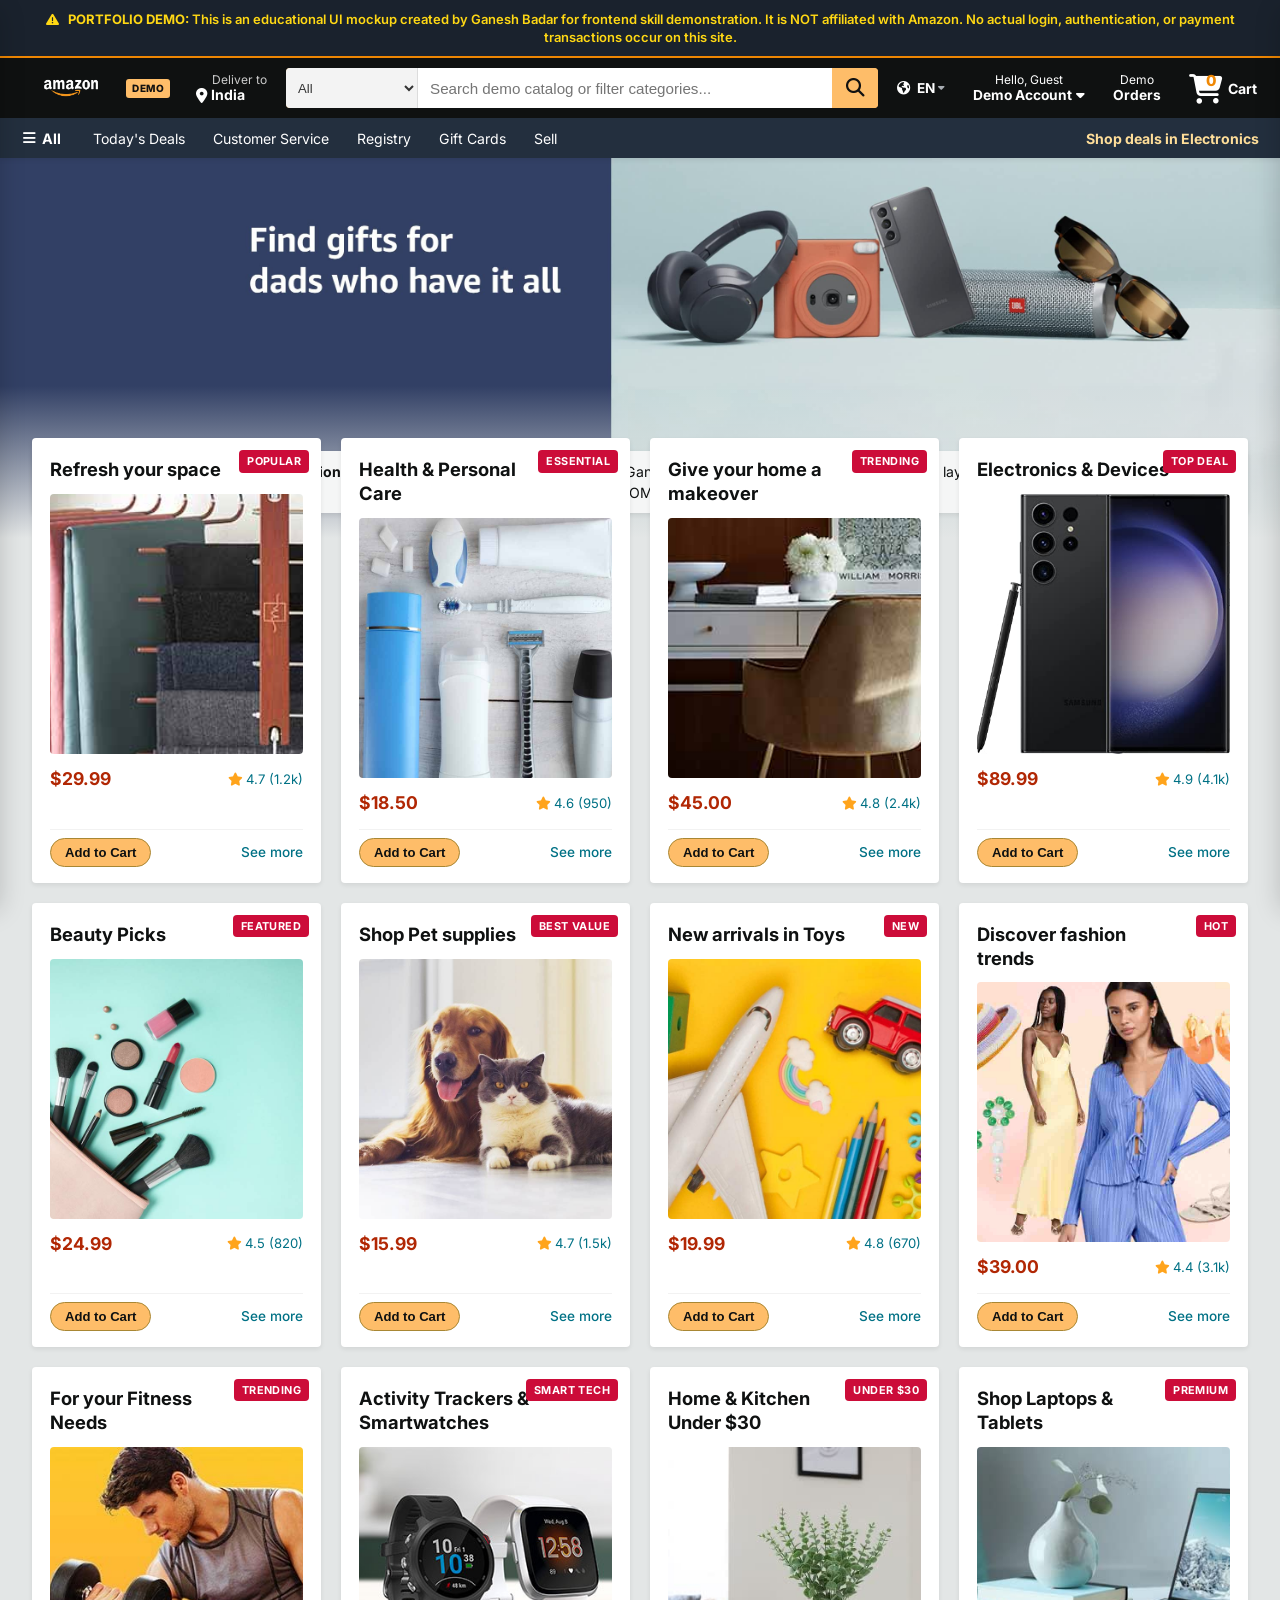
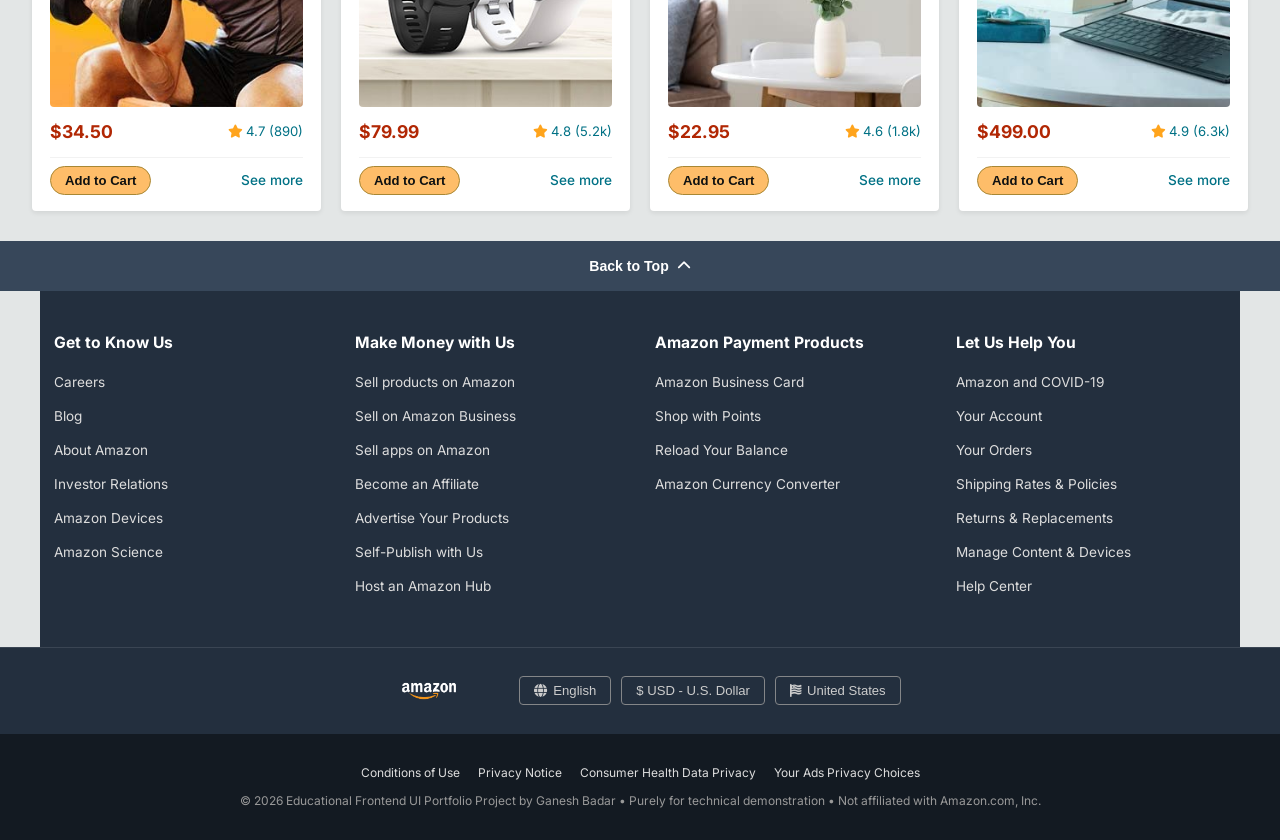
==== commit 779d6aef: "fix(security): add prominent educational disclaimer and sanitize mock labels to prevent Safe Browsin" ====
--- a/Amazon-Web-Clone/index.html
+++ b/Amazon-Web-Clone/index.html
@@ -6,17 +6,17 @@
     <meta name="viewport" content="width=device-width, initial-scale=1.0" />
     
     <!-- SEO & Metadata -->
-    <title>Amazon Clone - Modern Responsive E-Commerce UI</title>
+    <title>Educational E-Commerce UI Demo | Frontend Portfolio Showcase</title>
     <meta
       name="description"
-      content="Modern Amazon Website Clone built with HTML5, CSS3, and JavaScript. Features responsive layout, interactive search filtering, modular CMS-driven catalog, and cart management."
+      content="Educational E-Commerce UI layout clone built with HTML5, CSS3, and JavaScript by Ganesh Badar for portfolio skill demonstration. Not affiliated with Amazon."
     />
-    <meta name="keywords" content="Amazon Clone, Frontend, HTML5, CSS3, JavaScript, Responsive Web Design, CMS Authoring" />
+    <meta name="keywords" content="Frontend Portfolio, HTML5, CSS3, JavaScript, Responsive Web Design, UI Clone, Educational Demo" />
     <meta name="author" content="Ganesh Badar" />
     
     <!-- Open Graph / Social Sharing -->
-    <meta property="og:title" content="Amazon Clone UI - HTML5, CSS3 & JavaScript" />
-    <meta property="og:description" content="Responsive Amazon homepage clone with dynamic search, cart system, and mobile drawer." />
+    <meta property="og:title" content="Educational E-Commerce UI Demo | Ganesh Badar" />
+    <meta property="og:description" content="Responsive UI demo featuring dynamic search, cart system, and mobile drawer for portfolio review." />
     <meta property="og:type" content="website" />
     
     <!-- Favicon -->
@@ -45,15 +45,24 @@
     <!-- Top Skip Link for Accessibility -->
     <a href="#main-content" class="skip-link">Skip to main content</a>
 
+    <!-- EDUCATIONAL DEMO DISCLAIMER BANNER (Prevents Safe Browsing / Phishing False Positives) -->
+    <div class="educational-banner" style="background: #1a222d; color: #ffd814; padding: 10px 18px; font-size: 13px; text-align: center; border-bottom: 2px solid #f08804; font-weight: 600; line-height: 1.4;">
+      <i class="fa-solid fa-triangle-exclamation" style="margin-right: 6px;"></i>
+      <strong>PORTFOLIO DEMO:</strong> This is an educational UI mockup created by Ganesh Badar for frontend skill demonstration. It is NOT affiliated with Amazon. No actual login, authentication, or payment transactions occur on this site.
+    </div>
+
     <!-- Toast Notification -->
     <div id="toast" class="toast" role="alert" aria-live="polite"></div>
 
     <!-- HEADER / NAVIGATION -->
     <header role="banner">
       <nav class="navbar" aria-label="Main Navigation">
-        <!-- Logo -->
-        <a href="index.html" class="nav-logo border" aria-label="Amazon Home">
-          <div class="logo" role="img" aria-label="Amazon Logo"></div>
+        <!-- Logo with DEMO tag -->
+        <a href="index.html" class="nav-logo border" aria-label="Demo E-Commerce Home">
+          <div style="display: flex; align-items: center; gap: 5px;">
+            <div class="logo" role="img" aria-label="Demo Logo"></div>
+            <span style="background: #febd69; color: #111; font-size: 10px; font-weight: 800; padding: 2px 6px; border-radius: 3px; letter-spacing: 0.5px;">DEMO</span>
+          </div>
         </a>
 
         <!-- Deliver to Location -->
@@ -88,9 +97,9 @@
             type="text"
             id="searchInput"
             class="search-input"
-            placeholder="Search Amazon.in or filter categories..."
+            placeholder="Search demo catalog or filter categories..."
             autocomplete="off"
-            aria-label="Search Amazon"
+            aria-label="Search demo catalog"
           />
 
           <button
@@ -124,16 +133,16 @@
           </ul>
         </div>
 
-        <!-- Account & Lists -->
-        <a href="#signin" class="nav-signin border" id="accountBtn" aria-label="Your Account and Lists">
-          <span class="nav-first">Hello, sign in</span>
-          <span class="nav-second">Account & Lists <i class="fa-solid fa-caret-down" aria-hidden="true"></i></span>
+        <!-- Account Demo -->
+        <a href="#demo-account" class="nav-signin border" id="accountBtn" aria-label="Demo Account Showcase">
+          <span class="nav-first">Hello, Guest</span>
+          <span class="nav-second">Demo Account <i class="fa-solid fa-caret-down" aria-hidden="true"></i></span>
         </a>
 
         <!-- Returns & Orders -->
-        <a href="#orders" class="nav-return border" id="ordersBtn" aria-label="Returns and Orders">
-          <span class="nav-first">Returns</span>
-          <span class="nav-second">& Orders</span>
+        <a href="#orders" class="nav-return border" id="ordersBtn" aria-label="Demo Orders">
+          <span class="nav-first">Demo</span>
+          <span class="nav-second">Orders</span>
         </a>
 
         <!-- Cart with Interactive Badge -->
@@ -176,7 +185,7 @@
     <aside id="sideDrawer" class="side-drawer" aria-label="All Categories Menu" aria-hidden="true">
       <div class="drawer-header">
         <i class="fa-solid fa-circle-user" aria-hidden="true"></i>
-        <span>Hello, Sign in</span>
+        <span>Demo Guest Profile</span>
         <button type="button" class="drawer-close-btn" id="closeMenuBtn" aria-label="Close Menu">
           <i class="fa-solid fa-xmark" aria-hidden="true"></i>
         </button>
@@ -211,9 +220,9 @@
         <div class="drawer-section">
           <h3>Help & Settings</h3>
           <ul>
-            <li><a href="#account">Your Account</a></li>
-            <li><a href="#customer-service">Customer Service</a></li>
-            <li><a href="#signin">Sign Out</a></li>
+            <li><a href="#account">Demo Account Settings</a></li>
+            <li><a href="#customer-service">Customer Support Demo</a></li>
+            <li><a href="#close" id="sideDrawerCloseLink">Close Menu</a></li>
           </ul>
         </div>
       </div>
@@ -288,13 +297,10 @@
     <main id="main-content" role="main">
       <!-- HERO BANNER SECTION -->
       <section class="hero-section" aria-label="Hero Promotion Banner">
-        <div class="hero-msg" role="region" aria-label="Regional Notice">
+        <div class="hero-msg" role="region" aria-label="Educational Notice">
           <p>
-            You are currently browsing the modern <strong>Amazon Clone UI</strong>.
-            You can also shop on Amazon India for millions of products with fast local delivery.
-            <a href="https://www.amazon.in" target="_blank" rel="noopener noreferrer">
-              Click here to visit amazon.in <i class="fa-solid fa-arrow-up-right-from-square" aria-hidden="true"></i>
-            </a>
+            You are currently browsing an <strong>Educational E-Commerce UI Prototype</strong> designed by Ganesh Badar.
+            Demonstrating modern CSS Grid layouts, fluid responsiveness, and Vanilla JavaScript DOM interactivity.
           </p>
         </div>
       </section>
@@ -608,7 +614,7 @@
           <a href="#choices">Your Ads Privacy Choices</a>
         </div>
         <div class="copyright">
-          &copy; 1996-2026, Amazon.com, Inc. or its affiliates &bull; Built with HTML5, CSS3 & JavaScript
+          &copy; 2026 Educational Frontend UI Portfolio Project by Ganesh Badar &bull; Purely for technical demonstration &bull; Not affiliated with Amazon.com, Inc.
         </div>
       </div>
     </footer>
